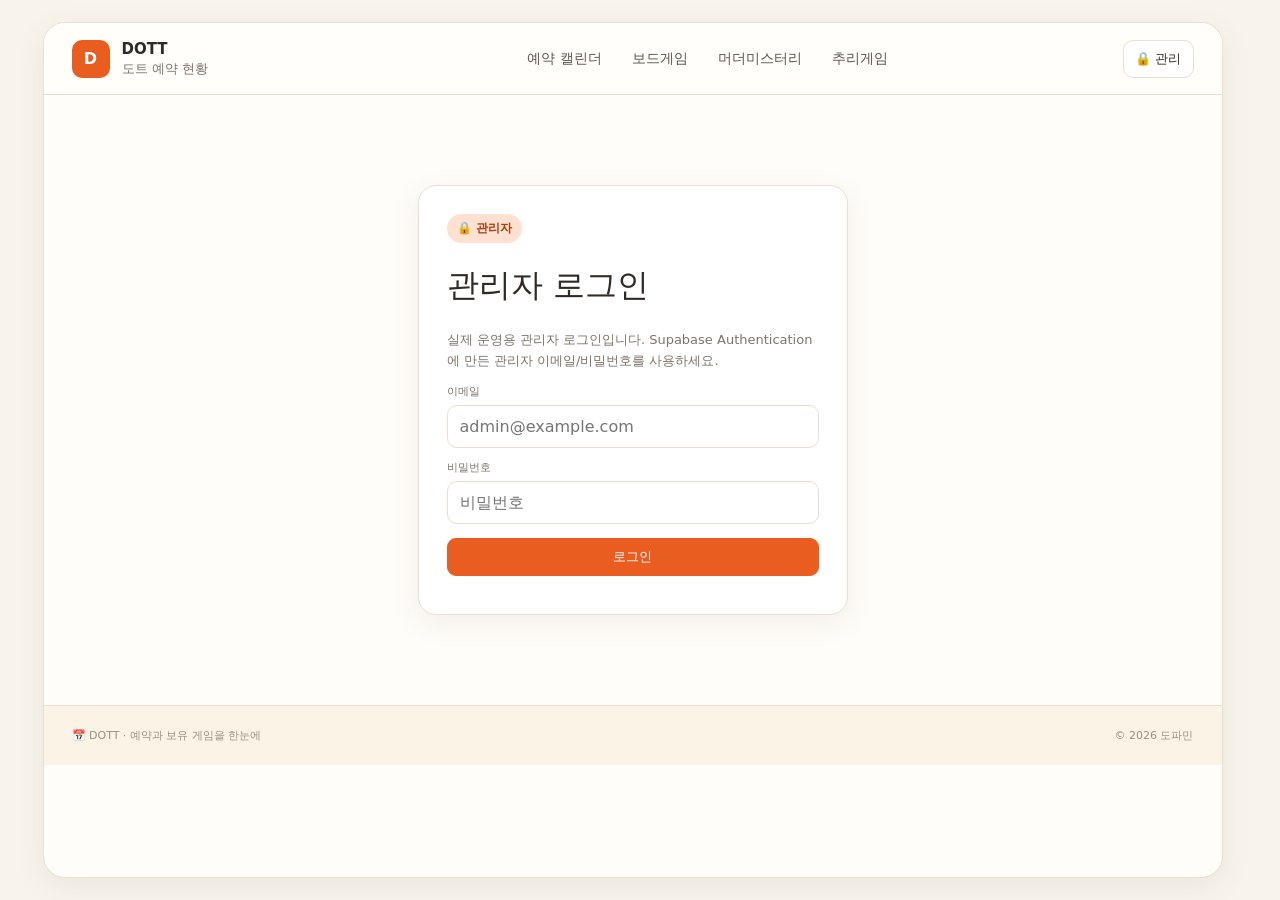
==== admin.html @ 579ca021 "Add files via upload" ====
<!doctype html><html lang="ko"><head><meta charset="utf-8"><meta name="viewport" content="width=device-width,initial-scale=1"><title>DOTT 관리자</title><link rel="stylesheet" href="styles.css?v=20261002-maint"></head><body><div class="shell" id="app"></div><div class="modal-backdrop" id="modal"></div><script src="bootstrap.js?v=20261002-maint" data-entry="admin.js"></script></body></html>
---- styles.css ----
:root{
  --bg:#f8f4ec;--paper:#fffdf9;--paper2:#fcf8f1;--ink:#2f2a25;--muted:#7e7469;
  --line:#eadfce;--accent:#e95d20;--accent-soft:#ffe0d1;--green:#4e9f67;--green-soft:#e8f7ec;
  --blue:#6d7fd1;--shadow:0 8px 30px rgba(83,61,35,.08);--radius:18px
}
*{box-sizing:border-box}html{background:var(--bg)}body{margin:0;font-family:Pretendard,"Noto Sans KR",system-ui,-apple-system,BlinkMacSystemFont,"Segoe UI",sans-serif;color:var(--ink);background:var(--bg)}a{color:inherit;text-decoration:none}button,input,select,textarea{font:inherit;color:inherit}button{cursor:pointer}
.shell{max-width:1180px;margin:22px auto;background:var(--paper);border:1px solid var(--line);border-radius:22px;overflow:hidden;box-shadow:var(--shadow);min-height:calc(100vh - 44px)}
.topbar{height:72px;display:flex;align-items:center;gap:24px;padding:0 28px;border-bottom:1px solid var(--line);background:#fffefa;position:sticky;top:0;z-index:40}.brand{display:flex;align-items:center;gap:12px;min-width:220px}.brand-mark{width:38px;height:38px;border-radius:10px;background:var(--accent);color:#fff;display:grid;place-items:center;font-weight:900}.brand strong{display:block;font-size:15px}.brand small{display:block;color:var(--muted);margin-top:2px}.nav{display:flex;gap:6px;align-items:center;flex:1;justify-content:center;flex-wrap:wrap}.nav a{padding:10px 12px;border-radius:10px;color:#5d554d;font-size:14px}.nav a:hover,.nav a.active{background:var(--accent-soft);color:#8d3714;font-weight:700}.admin-link{font-size:13px;border:1px solid var(--line);padding:9px 11px;border-radius:10px;background:#fff}.page{padding:46px 30px 60px}.hero{padding:10px 0 34px;border-bottom:1px solid var(--line)}.eyebrow{display:inline-flex;align-items:center;gap:7px;background:var(--accent-soft);color:#a14118;border-radius:999px;padding:6px 10px;font-size:12px;font-weight:700}.hero h1{font-family:inherit;font-size:42px;line-height:1.18;margin:18px 0 14px;font-weight:500;letter-spacing:-1.6px}.hero p{margin:0;max-width:760px;color:var(--muted);line-height:1.75}.stat-row{display:flex;gap:8px;margin-top:18px;flex-wrap:wrap}.stat-pill{border:1px solid var(--line);background:#fff;border-radius:999px;padding:7px 10px;font-size:12px}.stat-pill b{color:var(--accent)}
.section{margin-top:28px}.grid-2{display:grid;grid-template-columns:1.55fr .75fr;gap:18px}.today-box{border:1px solid #9ed4ad;background:var(--green-soft);border-radius:14px;padding:15px 18px;display:grid;grid-template-columns:auto 1fr;gap:14px;align-items:start}.today-icon{width:34px;height:34px;border-radius:9px;background:var(--green);color:#fff;display:grid;place-items:center}.today-head{display:flex;gap:10px;align-items:center;flex-wrap:wrap;margin-bottom:7px}.today-head strong{font-size:14px}.today-head small{color:#607565}.count-badge{background:var(--green);color:#fff;border-radius:999px;padding:4px 8px;font-size:11px;font-weight:700}.mini-events{display:flex;flex-direction:column;gap:6px}.mini-event{font-size:12px;display:flex;gap:8px;align-items:center;flex-wrap:wrap}.cat-tag{display:inline-flex;align-items:center;gap:5px;border-radius:6px;padding:3px 7px;font-size:11px;font-weight:700;background:#eee}.legend{border:1px solid var(--line);border-radius:14px;padding:18px;background:#fffefa}.legend-title{font-size:13px;margin-bottom:12px}.legend-row{display:flex;gap:8px;flex-wrap:wrap}.legend-chip{display:flex;align-items:center;gap:6px;border:1px solid var(--line);border-radius:999px;padding:5px 8px;font-size:11px;background:#fff}.dot{width:7px;height:7px;border-radius:50%}
.card{border:1px solid var(--line);border-radius:16px;background:#fffefa;overflow:hidden}.card-head{display:flex;align-items:center;justify-content:space-between;gap:15px;padding:15px 18px;border-bottom:1px solid var(--line)}.card-head h2{font-family:inherit;font-size:21px;font-weight:500;margin:0}.toolbar{display:flex;gap:7px;flex-wrap:wrap}.btn{border:1px solid var(--line);background:#fff;border-radius:9px;padding:9px 12px;font-size:13px}.btn:hover{background:#fff8f2}.btn.primary{background:var(--accent);border-color:var(--accent);color:#fff}.btn.danger{color:#b44242}.btn.ghost{background:transparent}.calendar-grid{display:grid;grid-template-columns:repeat(7,1fr)}.dow{padding:10px;text-align:center;font-size:11px;font-weight:700;border-bottom:1px solid var(--line);background:#fff}.dow:first-child{color:#d04f29}.dow:last-child{color:#5171b6}.day{min-height:118px;border-right:1px solid var(--line);border-bottom:1px solid var(--line);padding:10px;position:relative;background:#fffefa}.day:nth-child(7n){border-right:0}.day.muted{background:#fbf9f4;color:#bbb}.day.today{box-shadow:inset 0 0 0 2px var(--accent)}.day.has-events{background:#fff7f2}.day-num{font-size:12px;font-weight:700;margin-bottom:7px}.day-events{display:flex;flex-direction:column;gap:4px}.day-event{font-size:10.5px;padding:5px 6px;border-radius:6px;white-space:nowrap;overflow:hidden;text-overflow:ellipsis;background:#f3eee6}.day-event:hover{filter:brightness(.98)}.empty{padding:35px;text-align:center;color:var(--muted)}
.notice-list{display:flex;flex-direction:column}.notice{padding:17px 18px;border-bottom:1px solid var(--line);display:grid;grid-template-columns:auto 1fr auto;gap:12px;align-items:start}.notice:last-child{border-bottom:0}.notice-badge{font-size:11px;background:#f6ead9;padding:4px 7px;border-radius:6px}.notice-badge.pin{background:#ffe0d1;color:#a33f16}.notice h3{font-size:14px;margin:0 0 6px}.notice p{font-size:12px;color:var(--muted);margin:0;line-height:1.55}.notice-content{font-size:12px;color:var(--muted);margin:0;line-height:1.65;overflow-wrap:anywhere}.notice-content b,.notice-content strong{font-weight:700}.notice time{font-size:11px;color:#a49a90}
.filters{display:grid;grid-template-columns:1.5fr repeat(3,minmax(130px,.65fr));gap:10px;margin:20px 0}.field{width:100%;border:1px solid var(--line);background:#fff;border-radius:10px;padding:11px 12px;outline:none}.field:focus{border-color:#dca37e;box-shadow:0 0 0 3px #fde9db}.catalog-meta{display:flex;align-items:center;justify-content:space-between;gap:12px;margin:18px 0}.catalog-grid{display:grid;grid-template-columns:repeat(5,minmax(0,1fr));gap:12px}.game-card{border:1px solid var(--line);background:#fff;border-radius:15px;overflow:hidden}.game-img{aspect-ratio:4/3;background:#f0ebe4;display:grid;place-items:center;color:#aaa;overflow:hidden}.game-img img{width:100%;height:100%;object-fit:cover}.game-body{padding:13px}.game-body h3{margin:0 0 9px;font-size:15px}.meta-line{display:flex;gap:6px;flex-wrap:wrap;color:var(--muted);font-size:11px;margin-bottom:7px}.meta-chip{background:#f7f2ea;border-radius:999px;padding:4px 7px}.note{font-size:11px;line-height:1.55;color:#777;display:-webkit-box;-webkit-line-clamp:2;-webkit-box-orient:vertical;overflow:hidden}.status{display:inline-flex;padding:4px 7px;border-radius:999px;font-size:10.5px;background:#edf7ef;color:#3c8152;font-weight:700}.status.out{background:#f7eded;color:#9e4d4d}
.admin-wrap{padding:34px 30px 60px}.admin-hero{display:flex;justify-content:space-between;gap:20px;align-items:end;padding-bottom:22px;border-bottom:1px solid var(--line)}.admin-hero h1{font-family:inherit;font-size:36px;font-weight:500;margin:12px 0 8px}.admin-hero p{margin:0;color:var(--muted);font-size:13px}.tabs{display:flex;gap:6px;margin:26px 0 16px;flex-wrap:wrap}.tab{border:1px solid var(--line);background:#fff;border-radius:999px;padding:9px 12px;font-size:12px}.tab.active{background:var(--accent);border-color:var(--accent);color:#fff}.admin-tools{display:flex;justify-content:space-between;gap:12px;margin-bottom:12px;flex-wrap:wrap}.search{max-width:300px}.table-wrap{border:1px solid var(--line);border-radius:14px;overflow:auto;background:#fff}.table{width:100%;border-collapse:collapse;min-width:760px}.table th,.table td{padding:12px 13px;border-bottom:1px solid var(--line);font-size:12px;text-align:left;vertical-align:middle}.table th{background:#fbf7f0;color:#756a60;font-size:11px}.table tr:last-child td{border-bottom:0}.actions{display:flex;gap:6px}.icon-btn{width:32px;height:32px;border:1px solid var(--line);background:#fff;border-radius:8px}.info-box{border:1px solid #a8d6b2;background:#edf9ef;padding:12px 14px;border-radius:10px;color:#4e6f56;font-size:12px;margin:16px 0}.login-box{max-width:430px;margin:90px auto;padding:28px;border:1px solid var(--line);border-radius:18px;background:#fff;box-shadow:var(--shadow)}.login-box h1{font-family:inherit;font-weight:500}.form-grid{display:grid;grid-template-columns:1fr 1fr;gap:12px}.form-grid .full{grid-column:1/-1}.label{font-size:11px;color:var(--muted);display:block;margin:0 0 6px}.modal-backdrop{position:fixed;inset:0;background:rgba(40,32,24,.32);display:none;align-items:center;justify-content:center;padding:20px;z-index:100}.modal-backdrop.open{display:flex}.modal{width:min(640px,100%);max-height:90vh;overflow:auto;background:#fff;border-radius:18px;border:1px solid var(--line);box-shadow:0 24px 70px rgba(0,0,0,.18)}.modal-head{display:flex;justify-content:space-between;align-items:center;padding:18px 20px;border-bottom:1px solid var(--line)}.modal-head h3{margin:0}.modal-body{padding:20px}.modal-foot{display:flex;justify-content:flex-end;gap:8px;padding:16px 20px;border-top:1px solid var(--line)}.toast{position:fixed;right:18px;bottom:18px;background:#2f2a25;color:#fff;padding:12px 15px;border-radius:10px;font-size:12px;z-index:200;opacity:0;transform:translateY(8px);transition:.2s}.toast.show{opacity:1;transform:none}.error{color:#b24545;font-size:12px;margin-top:10px}.footer{padding:22px 28px;border-top:1px solid var(--line);font-size:11px;color:#9a9086;display:flex;justify-content:space-between;background:#fbf3e6}.loading{padding:45px;text-align:center;color:var(--muted)}
@media(max-width:900px){.shell{margin:0;border-radius:0;border-left:0;border-right:0}.topbar{height:auto;padding:13px 15px;flex-wrap:wrap}.brand{min-width:auto}.nav{order:3;width:100%;justify-content:flex-start;overflow:auto;flex-wrap:nowrap}.nav a{white-space:nowrap}.admin-link{margin-left:auto}.page,.admin-wrap{padding:28px 16px 45px}.hero h1{font-size:34px}.grid-2{grid-template-columns:1fr}.catalog-grid{grid-template-columns:repeat(2,1fr)}.filters{grid-template-columns:1fr 1fr}.filters .search-field{grid-column:1/-1}.day{min-height:92px;padding:7px}.day-event{font-size:9px}.admin-hero{align-items:flex-start;flex-direction:column}.form-grid{grid-template-columns:1fr}.form-grid .full{grid-column:auto}}
@media(max-width:560px){.hero h1{font-size:30px}.catalog-grid{grid-template-columns:1fr 1fr;gap:9px}.game-body{padding:10px}.filters{grid-template-columns:1fr}.filters .search-field{grid-column:auto}.calendar-grid{font-size:10px}.day{min-height:74px;padding:5px}.day-event{height:7px;padding:0;color:transparent;border-radius:4px}.today-box{grid-template-columns:1fr}.today-icon{display:none}.notice{grid-template-columns:auto 1fr}.notice time{grid-column:2}.footer{flex-direction:column;gap:6px}}

/* ===== DOTT v3 요청사항 반영 ===== */
/* 캘린더 일정은 카테고리 색상을 배경으로만 사용하고, 글자는 검정으로 통일 */
.calendar-scroll{overflow-x:auto;overscroll-behavior-inline:contain}
.day{min-height:142px;background:#fffefa}
.day.has-events{background:#fffefa}
.day-events{gap:6px}
.day-event{
  min-height:40px;
  padding:6px 7px;
  border-radius:7px;
  color:#1f1f1f;
  white-space:normal;
  overflow:hidden;
  font-size:11.5px;
  line-height:1.3;
}
.event-line{display:flex;align-items:center;gap:5px;min-width:0}
.event-main{font-weight:500;font-size:12px}
.event-time{flex:0 0 auto}
.event-title{min-width:0;overflow:hidden;text-overflow:ellipsis;white-space:nowrap}
.event-sub{margin-top:4px;font-size:10.5px;font-weight:500;color:#292929;justify-content:space-between}
.day-more{font-size:10.5px;color:var(--muted);padding:2px 3px}
.cancel-label{display:inline-flex;align-items:center;flex:0 0 auto;border:1px solid #ad4b4b;background:#fff;color:#9e3b3b;border-radius:999px;padding:1px 5px;font-size:9px;font-weight:800;text-decoration:none!important}
.day-event.is-cancelled .event-line span:not(.cancel-label),
.mini-event.is-cancelled > *:not(.cancel-label){text-decoration:line-through;text-decoration-thickness:1px}
.schedule-status{display:inline-flex;padding:4px 8px;border-radius:999px;background:#edf7ef;color:#3d7d50;font-weight:700;font-size:11px}
.schedule-status.cancelled{background:#f8e9e9;color:#a14444}
.cancelled-row td:not(:last-child){color:#8f8982}
.cancelled-row td:nth-child(4) b{text-decoration:line-through}

/* 공지는 textarea에서 입력한 줄바꿈/공백을 그대로 표시 */
.notice p{white-space:pre-wrap;overflow-wrap:anywhere}
.admin-notice-preview{
  display:block;
  max-width:100%;
  white-space:nowrap;
  overflow:hidden;
  text-overflow:ellipsis;
  color:var(--muted);
}
/* 관리자 공지 목록만 게시판형으로 압축 */
.admin-notice-table{table-layout:fixed;width:100%}
.admin-notice-table th:nth-child(1),.admin-notice-table td:nth-child(1){width:7%}
.admin-notice-table th:nth-child(2),.admin-notice-table td:nth-child(2){width:24%}
.admin-notice-table th:nth-child(3),.admin-notice-table td:nth-child(3){width:auto}
.admin-notice-table th:nth-child(4),.admin-notice-table td:nth-child(4){width:10%}
.admin-notice-table th:nth-child(5),.admin-notice-table td:nth-child(5){width:9%}
.admin-notice-table tbody tr{height:52px}
.admin-notice-table tbody td{vertical-align:middle}
.admin-notice-table td:nth-child(1){text-align:center}
.admin-notice-table td:nth-child(2){
  white-space:nowrap;overflow:hidden;text-overflow:ellipsis;
}
.admin-notice-table td:nth-child(4){white-space:nowrap}
@media(max-width:700px){
  .admin-notice-table th:nth-child(3),.admin-notice-table td:nth-child(3){display:none}
  .admin-notice-table th:nth-child(1),.admin-notice-table td:nth-child(1){width:16%}
  .admin-notice-table th:nth-child(2),.admin-notice-table td:nth-child(2){width:auto}
  .admin-notice-table th:nth-child(4),.admin-notice-table td:nth-child(4){width:22%}
  .admin-notice-table th:nth-child(5),.admin-notice-table td:nth-child(5){width:20%}
}

/* 보유목록 보기 방식 전환 */
.view-toggle{display:inline-flex;gap:4px;padding:4px;border:1px solid var(--line);background:#fff;border-radius:10px}
.view-btn{border:0;background:transparent;border-radius:7px;padding:7px 10px;font-size:12px;color:var(--muted)}
.view-btn.active{background:var(--accent-soft);color:#8d3714;font-weight:800}
.catalog-list{display:flex;flex-direction:column;border:1px solid var(--line);border-radius:14px;overflow:hidden;background:#fff}
.catalog-list-item{display:grid;grid-template-columns:minmax(220px,1.15fr) 2fr;gap:22px;align-items:center;padding:15px 17px;border-bottom:1px solid var(--line)}
.catalog-list-item:last-child{border-bottom:0}
.catalog-list-title{display:flex;align-items:center;justify-content:space-between;gap:10px}
.catalog-list-title h3{font-size:15px;margin:0}
.catalog-list-note{font-size:11px;color:var(--muted);margin-top:6px;line-height:1.5;white-space:pre-wrap}
.catalog-list-meta{display:grid;grid-template-columns:repeat(5,minmax(0,1fr));gap:10px;font-size:11px;color:var(--muted)}
.catalog-list-meta span{min-width:0;overflow:hidden;text-overflow:ellipsis;white-space:nowrap}
.catalog-list-meta b{display:block;color:#4e4740;margin-bottom:3px;font-size:10px}

@media(max-width:900px){
  .calendar-grid{min-width:900px}
  .day{min-height:132px;padding:8px}
  .day-event{font-size:11.5px;min-height:42px;padding:6px 7px}
  .event-sub{font-size:10.5px}
  .catalog-list-item{grid-template-columns:1fr;gap:10px}
  .catalog-list-meta{grid-template-columns:repeat(3,1fr)}
}
@media(max-width:560px){
  .calendar-card .card-head{position:sticky;left:0;z-index:2;background:#fffefa}
  .calendar-grid{min-width:850px}
  .day{min-height:126px;padding:7px}
  .day-event{height:auto;min-height:42px;padding:6px 7px;color:#1f1f1f;font-size:11.5px;border-radius:7px}
  .event-sub{font-size:10.5px}
  .catalog-meta{align-items:center}
  .view-toggle{margin-left:auto}
  .catalog-list-meta{grid-template-columns:repeat(2,1fr)}
}


/* ===== DOTT v4 세부 조정 ===== */
/* 메인 화면의 상단 작은 문구: 기존 포인트 배경보다 약 30% 더 옅게 */
.calendar-page .hero .eyebrow{background:#fff4ee;color:#a14118}
/* 메인 설명 문구는 긴 안내도 부담 없도록 한 단계 축소 */
.calendar-page .hero p{font-size:14px;line-height:1.7}
/* PC 갤러리는 한 줄 5개 */
@media(min-width:901px){.catalog-grid{grid-template-columns:repeat(5,minmax(0,1fr));gap:12px}.game-body{padding:11px}.game-body h3{font-size:14px}.meta-line{font-size:10.5px}}

/* ===== DOTT v6 보유목록 단일 리스트 ===== */
.catalog-page .hero p{white-space:normal}
.catalog-table-wrap{border:1px solid var(--line);border-radius:14px;overflow-x:auto;background:#fff}
.catalog-table{width:100%;min-width:940px;border-collapse:collapse;table-layout:auto}
.catalog-table th,.catalog-table td{padding:12px 14px;border-bottom:1px solid var(--line);font-size:12px;text-align:left;vertical-align:middle;white-space:nowrap}
.catalog-table th{background:#fbf7f0;color:#756a60;font-size:11px;font-weight:600}
.catalog-table tbody tr:last-child td{border-bottom:0}
.catalog-table tbody tr:hover{background:#fffaf4}
.catalog-name{font-weight:600;color:#2e2924;min-width:170px}
.catalog-note{max-width:260px;overflow:hidden;text-overflow:ellipsis;color:var(--muted)}
.catalog-admin-desc{margin:0 0 18px;padding:16px;border:1px solid var(--line);border-radius:14px;background:#fff}
.catalog-admin-desc-row{display:grid;grid-template-columns:1fr auto;gap:10px;align-items:end}
.catalog-admin-desc textarea{resize:vertical;min-height:68px}
@media(max-width:700px){.catalog-admin-desc-row{grid-template-columns:1fr}.catalog-admin-desc-row .btn{justify-self:start}.catalog-table th,.catalog-table td{padding:10px 11px}}

/* ===== DOTT v8 모바일 캘린더 한 화면 맞춤 ===== */
@media(max-width:700px){
  /* 모바일에서는 달력을 가로 스크롤하지 않고 화면 폭 안에 7열로 맞춤 */
  .calendar-scroll{overflow-x:visible;width:100%}
  .calendar-grid{min-width:0!important;width:100%;grid-template-columns:repeat(7,minmax(0,1fr))}
  .calendar-card{overflow:hidden}
  .calendar-card .card-head{position:static}
  .calendar-card .card-head{padding:12px 10px}
  .calendar-card .card-head h2{font-size:18px}
  .calendar-card .toolbar{gap:4px}
  .calendar-card .toolbar .btn{padding:7px 8px;font-size:11px}
  .dow{padding:8px 2px;font-size:10px}
  .day{min-width:0;min-height:122px;padding:4px 3px}
  .day-num{font-size:11px;margin-bottom:4px}
  .day-events{gap:4px}
  .day-event{min-width:0;min-height:0;height:auto;padding:4px 3px;border-radius:6px;font-size:10px;line-height:1.22;white-space:normal}
  .event-line{display:block;min-width:0}
  .event-main{font-size:10px;font-weight:500}
  .event-time{display:block;white-space:nowrap}
  .event-title{display:-webkit-box;white-space:normal;overflow:hidden;text-overflow:ellipsis;-webkit-box-orient:vertical;-webkit-line-clamp:2;overflow-wrap:anywhere;word-break:keep-all}
  .event-sub{display:block;margin-top:3px;font-size:8.8px;line-height:1.25;color:#292929}
  .event-sub span{display:block;overflow:hidden;text-overflow:ellipsis;white-space:nowrap}
  .cancel-label{display:inline-flex;margin-top:2px;padding:1px 3px;font-size:8px}
  .day-more{font-size:8.5px;padding:1px 0}
}

@media(max-width:390px){
  .page{padding-left:8px;padding-right:8px}
  .day{min-height:116px;padding:3px 2px}
  .day-event{padding:3px 2px}
  .event-main{font-size:9.5px}
  .event-sub{font-size:8.4px}
}

/* ===== DOTT v9 모바일 상단 메뉴 한 화면 맞춤 ===== */
@media(max-width:700px){
  .topbar{
    padding:10px 12px 9px;
    gap:8px 10px;
  }
  .brand{flex:1 1 auto;min-width:0;gap:9px}
  .brand-mark{width:34px;height:34px;border-radius:9px;flex:0 0 34px}
  .brand strong{font-size:14px}
  .brand small{font-size:10px;white-space:nowrap}
  .admin-link{margin-left:auto;padding:8px 9px;font-size:11px;white-space:nowrap}
  .nav{
    order:3;
    width:100%;
    display:grid;
    grid-template-columns:repeat(4,minmax(0,1fr));
    gap:4px;
    overflow:visible;
    flex-wrap:initial;
    justify-content:stretch;
  }
  .nav a{
    min-width:0;
    padding:8px 2px;
    font-size:10.5px;
    line-height:1.2;
    text-align:center;
    white-space:nowrap;
    overflow:hidden;
    text-overflow:clip;
  }
}

@media(max-width:390px){
  .topbar{padding-left:8px;padding-right:8px;gap:7px 8px}
  .brand{gap:7px}
  .brand-mark{width:32px;height:32px;flex-basis:32px}
  .brand strong{font-size:13px}
  .brand small{font-size:9.5px}
  .admin-link{padding:7px 8px;font-size:10px}
  
  .nav a{padding:7px 1px;font-size:9.5px;letter-spacing:-.2px}
}

/* ===== DOTT v10 모바일 헤더/보유목록 한 화면 맞춤 ===== */
@media(max-width:700px){
  /* 상단 메뉴는 브랜드/관리 버튼 아래의 한 줄 전체 폭으로 고정한다.
     flex-shrink 때문에 메뉴가 첫 줄에 끼어들어 작아지는 현상을 방지. */
  .topbar{
    display:flex;
    flex-wrap:wrap;
    align-items:center;
    padding:10px 12px 8px;
    gap:8px 10px;
  }
  .brand{order:1;flex:1 1 auto;min-width:0}
  .admin-link{order:2;flex:0 0 auto;margin-left:auto}
  .nav{
    order:3;
    flex:0 0 100%;
    width:100%;
    display:grid;
    grid-template-columns:repeat(4,minmax(0,1fr));
    gap:5px;
    margin:0;
    overflow:visible;
  }
  .nav a{
    min-width:0;
    padding:9px 4px;
    font-size:12px;
    line-height:1.15;
    text-align:center;
    white-space:nowrap;
    overflow:visible;
    text-overflow:clip;
  }

  /* 보유목록: 모바일에서도 가로 스크롤 없이 8개 항목을 한 화면에 표시 */
  .catalog-page{padding-left:7px;padding-right:7px}
  .catalog-table-wrap{width:100%;overflow-x:hidden;border-radius:10px}
  .catalog-table{
    width:100%;
    min-width:0!important;
    table-layout:fixed;
  }
  .catalog-table th,
  .catalog-table td{
    padding:7px 2px;
    font-size:9px;
    line-height:1.2;
    white-space:normal;
    overflow-wrap:anywhere;
    word-break:keep-all;
    text-align:center;
  }
  .catalog-table th{font-size:8.7px;letter-spacing:-.25px}
  .catalog-table th:nth-child(1),.catalog-table td:nth-child(1){width:24%;text-align:left;padding-left:5px}
  .catalog-table th:nth-child(2),.catalog-table td:nth-child(2){width:9%}
  .catalog-table th:nth-child(3),.catalog-table td:nth-child(3){width:10%}
  .catalog-table th:nth-child(4),.catalog-table td:nth-child(4){width:10%}
  .catalog-table th:nth-child(5),.catalog-table td:nth-child(5){width:12%}
  
  .catalog-table th:nth-child(7),.catalog-table td:nth-child(7){width:10%}
  .catalog-table th:nth-child(8),.catalog-table td:nth-child(8){width:15%;padding-right:4px}
  .catalog-name{min-width:0;font-size:9.5px;font-weight:600}
  .catalog-note{max-width:none;overflow:visible;text-overflow:clip;color:var(--muted)}
  .catalog-table .status{padding:3px 4px;font-size:8px;white-space:nowrap}
}

@media(max-width:390px){
  .topbar{padding-left:8px;padding-right:8px}
  .nav{gap:3px}
  .nav a{font-size:11px;padding:8px 2px;letter-spacing:-.25px}
  .catalog-page{padding-left:4px;padding-right:4px}
  .catalog-table th,.catalog-table td{font-size:8.4px;padding:6px 1px}
  .catalog-table th{font-size:8.1px}
  .catalog-name{font-size:8.8px}
  .catalog-table .status{font-size:7.6px;padding:2px 3px}
}

/* ===== DOTT v11 주말 날짜 색상 + 게임리스트 위치 제거/폭 재조정 ===== */
.day.sunday .day-num{color:#d94a4a}
.day.saturday .day-num{color:#3f67c6}
.day.muted.sunday .day-num{color:#e5a0a0}
.day.muted.saturday .day-num{color:#a9b8e5}

/* 위치 컬럼 제거 후 PC에서도 표가 과하게 넓어지지 않도록 7개 컬럼 폭 재배분 */
.catalog-table{min-width:760px;table-layout:fixed}
.catalog-table th:nth-child(1),.catalog-table td:nth-child(1){width:27%}
.catalog-table th:nth-child(2),.catalog-table td:nth-child(2){width:10%}
.catalog-table th:nth-child(3),.catalog-table td:nth-child(3){width:12%}
.catalog-table th:nth-child(4),.catalog-table td:nth-child(4){width:11%}
.catalog-table th:nth-child(5),.catalog-table td:nth-child(5){width:15%}
.catalog-table th:nth-child(6),.catalog-table td:nth-child(6){width:10%}
.catalog-table th:nth-child(7),.catalog-table td:nth-child(7){width:15%}

@media(max-width:700px){
  .catalog-table{min-width:0!important;width:100%;table-layout:fixed}
  .catalog-table th:nth-child(1),.catalog-table td:nth-child(1){width:28%;text-align:left;padding-left:5px}
  
  .catalog-table th:nth-child(3),.catalog-table td:nth-child(3){width:11%}
  
  .catalog-table th:nth-child(5),.catalog-table td:nth-child(5){width:15%}
  .catalog-table th:nth-child(6),.catalog-table td:nth-child(6){width:10%}
  .catalog-table th:nth-child(7),.catalog-table td:nth-child(7){width:15%;padding-right:4px}
}

/* ===== DOTT v12 위치 제거 후 게임리스트 7열 정렬 보정 ===== */
/* 공용 리스트는 위치 제거 후 남은 7개 항목을 표 전체 폭에 균형 있게 배치 */
.catalog-table{
  width:100%;
  min-width:0;
  table-layout:fixed;
}
.catalog-table th,
.catalog-table td{
  text-align:center;
  vertical-align:middle;
}
.catalog-table th:nth-child(1),.catalog-table td:nth-child(1){width:28%;text-align:left;padding-left:16px}
.catalog-table th:nth-child(5),.catalog-table td:nth-child(5){width:16%}
.catalog-table th:nth-child(7),.catalog-table td:nth-child(7){width:13%;padding-right:16px}

@media(max-width:700px){
  .catalog-table-wrap{overflow-x:hidden}
  .catalog-table{width:100%;min-width:0!important;table-layout:fixed}
  .catalog-table th,.catalog-table td{
    text-align:center;
    white-space:normal;
    overflow-wrap:anywhere;
  }
  .catalog-table th:nth-child(1),.catalog-table td:nth-child(1){width:25%;text-align:left;padding-left:5px}
  .catalog-table th:nth-child(2),.catalog-table td:nth-child(2){width:10%}
  .catalog-table th:nth-child(3),.catalog-table td:nth-child(3){width:12%}
  .catalog-table th:nth-child(4),.catalog-table td:nth-child(4){width:11%}
  .catalog-table th:nth-child(5),.catalog-table td:nth-child(5){width:14%}
  .catalog-table th:nth-child(6),.catalog-table td:nth-child(6){width:11%}
  .catalog-table th:nth-child(7),.catalog-table td:nth-child(7){width:17%;padding-right:4px}
}

.rich-toolbar{display:flex;align-items:center;gap:7px;flex-wrap:wrap;padding:8px;border:1px solid var(--line);border-bottom:0;border-radius:10px 10px 0 0;background:#fbf7f0}
.rich-tool{border:1px solid var(--line);background:#fff;border-radius:7px;padding:6px 9px;font-size:11px;cursor:pointer;color:#443b33}
.rich-tool:hover{background:#fff7ef}.rich-color{display:inline-flex;align-items:center;gap:6px;border:1px solid var(--line);background:#fff;border-radius:7px;padding:4px 7px;font-size:11px;color:#665b52}.rich-color input{width:26px;height:24px;border:0;background:transparent;padding:0;cursor:pointer}.rich-help{font-size:10.5px;color:#94887e;margin-left:auto}.rich-editor{min-height:170px;border:1px solid var(--line);background:#fff;border-radius:0 0 10px 10px;padding:12px;outline:none;font-size:13px;line-height:1.7;overflow-wrap:anywhere}.rich-editor:focus{border-color:#dca37e;box-shadow:0 0 0 3px #fde9db}.rich-editor:empty:before{content:attr(data-placeholder);color:#b2aaa2;pointer-events:none}.rich-editor b,.rich-editor strong{font-weight:700}
@media(max-width:560px){.rich-help{width:100%;margin-left:0}.rich-editor{min-height:150px}}

/* ===== DOTT v15 주말 요일 헤더 색상 보정 ===== */
/* calendar-grid 안에는 요일 뒤에 날짜 셀이 이어지므로 :last-child 대신 7번째 요일을 직접 지정 */
.dow:nth-child(1){color:#d04f29!important}
.dow:nth-child(7){color:#5171b6!important}


/* ===== DOTT v16 일정 시간 직접입력 + 모바일 일정 팝업 스크롤 제거 ===== */
body.modal-open{overflow:hidden;touch-action:none}
.modal-backdrop{overflow:hidden;box-sizing:border-box}
.modal{max-width:100%;box-sizing:border-box}
.modal-body{min-width:0}

@media(max-width:700px){
  .modal-backdrop{padding:8px;align-items:center;justify-content:center}
  .schedule-modal{
    width:calc(100vw - 16px);
    max-width:560px;
    max-height:calc(100dvh - 16px);
    overflow:hidden;
    display:flex;
    flex-direction:column;
    border-radius:14px;
  }
  .schedule-modal .modal-head{padding:11px 13px;flex:0 0 auto}
  .schedule-modal .modal-head h3{font-size:16px}
  .schedule-modal .modal-head .icon-btn{width:30px;height:30px}
  .schedule-modal .modal-body{padding:11px 13px;overflow:hidden;min-height:0;flex:1 1 auto}
  .schedule-modal .modal-foot{padding:9px 13px;flex:0 0 auto}
  .schedule-modal .modal-foot .btn{padding:8px 12px}
  .schedule-modal .schedule-form{
    grid-template-columns:minmax(0,1fr) minmax(0,1fr)!important;
    gap:8px 10px;
  }
  .schedule-modal .schedule-form .full{grid-column:1/-1!important}
  .schedule-modal .label{margin-bottom:4px;font-size:10.5px}
  .schedule-modal .field{padding:8px 9px;border-radius:8px;font-size:13px;min-width:0}
  .schedule-modal textarea.field{resize:none;min-height:52px;max-height:52px}
}

@media(max-width:360px){
  .schedule-modal .schedule-form{gap:7px 7px}
  .schedule-modal .field{padding:7px 7px;font-size:12px}
  .schedule-modal .modal-body{padding:9px 10px}
}


/* ===== DOTT v17 운영진 전용 출석관리 ===== */
.attendance-head{display:flex;justify-content:space-between;align-items:flex-start;gap:14px;margin-bottom:14px}
.attendance-summary{display:flex;gap:8px;flex-wrap:wrap}
.attendance-summary span{border:1px solid var(--line);background:#fff;border-radius:999px;padding:7px 10px;font-size:11px;color:#6f655d}
.attendance-summary span.keep{background:#eff9f1;border-color:#cfe7d4;color:#3b7550}
.attendance-summary span.overdue{background:#fff0ee;border-color:#f1cbc5;color:#b8483d}
.attendance-summary span.grace{background:#fff8e7;border-color:#efdfb5;color:#8b6b19}
.attendance-help{margin:9px 0 0;color:var(--muted);font-size:11px;line-height:1.55}
.attendance-controls{display:flex;justify-content:space-between;align-items:center;gap:12px;margin-bottom:12px}
.attendance-filters{display:flex;gap:6px;flex-wrap:wrap}
.attendance-filter{border:1px solid var(--line);background:#fff;border-radius:999px;padding:7px 11px;font-size:11px;cursor:pointer}
.attendance-filter.active{background:var(--accent);border-color:var(--accent);color:#fff}
.attendance-search{width:190px;flex:0 0 190px;padding:8px 10px}
.attendance-table-wrap{border:1px solid var(--line);border-radius:14px;overflow:hidden;background:#fff}
.attendance-table{width:100%;border-collapse:collapse;table-layout:fixed}
.attendance-table th,.attendance-table td{padding:11px 10px;border-bottom:1px solid var(--line);font-size:11.5px;text-align:left;vertical-align:middle}
.attendance-table th{background:#fbf7f0;color:#756a60;font-size:10.5px;font-weight:600}
.attendance-table th:nth-child(1){width:12%}.attendance-table th:nth-child(2){width:13%}.attendance-table th:nth-child(3){width:14%}.attendance-table th:nth-child(4){width:14%}.attendance-table th:nth-child(5){width:9%}.attendance-table th:nth-child(6){width:20%}.attendance-table th:nth-child(7){width:18%}
.attendance-table tbody tr:last-child td{border-bottom:0}
.attendance-row.overdue{background:#fffafa}.attendance-row.left{opacity:.62;background:#fafafa}
.attendance-status{display:inline-flex;border-radius:999px;padding:5px 8px;font-size:10px;font-weight:700;white-space:nowrap}
.attendance-status.keep{background:#e8f7ec;color:#327348}.attendance-status.overdue{background:#ffe8e5;color:#b63f35}.attendance-status.grace{background:#fff1c9;color:#88640c}.attendance-status.left{background:#efefef;color:#777}
.attendance-actions{display:flex;gap:5px;align-items:center;flex-wrap:wrap}.attendance-today{padding:7px 9px;font-size:10.5px;background:#eff9f1;border-color:#cfe7d4;color:#346d48}.attendance-reason{overflow-wrap:anywhere}.attendance-empty{text-align:center!important;color:var(--muted);padding:30px!important}.attendance-check{display:flex;align-items:center;gap:7px;font-size:12px;height:100%}.attendance-grace-box{display:flex;align-items:end;padding-bottom:9px}.attendance-setup code{background:#fff;border:1px solid #cee4d3;border-radius:5px;padding:2px 5px}

@media(max-width:700px){
  .attendance-head{align-items:stretch}.attendance-head .btn{align-self:flex-start;white-space:nowrap}
  .attendance-controls{align-items:stretch;flex-direction:column}.attendance-search{width:100%;flex:auto}
  .attendance-table-wrap{border:0;background:transparent;overflow:visible}.attendance-table,.attendance-table tbody{display:block;width:100%}.attendance-table thead{display:none}.attendance-table tr{display:block;border:1px solid var(--line);border-radius:12px;background:#fff;margin-bottom:9px;overflow:hidden}.attendance-table td{display:flex;justify-content:space-between;align-items:flex-start;gap:12px;width:100%!important;padding:8px 10px;border-bottom:1px solid #f1e7da;font-size:11px;text-align:right}.attendance-table td:last-child{border-bottom:0}.attendance-table td::before{content:attr(data-label);flex:0 0 82px;text-align:left;color:#8a7d72;font-size:10px;font-weight:600}.attendance-table td:first-child{background:#fbf7f0;font-size:12px}.attendance-table td:first-child::before{color:#675d54}.attendance-reason{max-width:none}.attendance-actions{justify-content:flex-end}.attendance-empty{display:block!important;text-align:center!important}.attendance-empty::before{display:none}.attendance-grace-box{padding-bottom:0;align-items:center}
}

/* ===== DOTT v19 일정관리 디자인 통일 + 장소이동 + 모바일 출석 1줄 ===== */
.schedule-control-panel{
  margin:0 0 13px;
  padding:12px;
  border:1px solid var(--line);
  border-radius:14px;
  background:#fffefa;
}
.schedule-manage-head{
  display:flex;
  align-items:center;
  justify-content:space-between;
  gap:12px;
  margin:0 0 11px;
}
.schedule-view-tabs{
  display:inline-flex;
  align-items:center;
  gap:3px;
  padding:3px;
  border:1px solid var(--line);
  border-radius:999px;
  background:#fbf3e6;
}
.schedule-view-btn{
  border:0;
  background:transparent;
  color:#6d6258;
  border-radius:999px;
  padding:8px 12px;
  font-size:11.5px;
  line-height:1;
  cursor:pointer;
  transition:.15s ease;
}
.schedule-view-btn:hover{background:#fff8f2;color:#9b421c}
.schedule-view-btn.active{
  background:var(--accent);
  color:#fff;
  font-weight:700;
  box-shadow:0 2px 8px rgba(233,93,32,.16);
}
.schedule-add-btn{white-space:nowrap;box-shadow:0 2px 8px rgba(233,93,32,.10)}
.schedule-monthbar{
  display:flex;
  align-items:center;
  gap:8px;
  padding:9px 10px;
  margin:0;
  border-top:1px solid #f0e5d7;
  border-bottom:1px solid #f0e5d7;
  background:#fff;
}
.schedule-month-nav{
  display:flex;
  align-items:center;
  overflow:hidden;
  border:1px solid var(--line);
  border-radius:10px;
  background:#fff;
}
.schedule-month-nav strong{
  min-width:105px;
  padding:0 10px;
  text-align:center;
  font-size:13px;
  font-weight:700;
  white-space:nowrap;
}
.schedule-month-arrow{
  width:34px;
  height:32px;
  padding:0!important;
  border:0!important;
  border-radius:0!important;
  background:#fff!important;
  font-size:17px!important;
  line-height:1;
  display:grid;
  place-items:center;
}
.schedule-month-arrow:first-child{border-right:1px solid var(--line)!important}
.schedule-month-arrow:last-child{border-left:1px solid var(--line)!important}
.schedule-month-arrow:hover{background:#fff8f2!important}
.schedule-month-today{
  padding:8px 10px;
  font-size:11px;
  background:#fff;
  white-space:nowrap;
}
.schedule-count{
  margin-left:auto;
  display:inline-flex;
  align-items:center;
  justify-content:center;
  min-width:44px;
  padding:5px 9px;
  border-radius:999px;
  background:#fbf3e6;
  color:#7c6f63;
  font-size:10.5px;
  font-weight:700;
}
.schedule-bulkbar{
  display:flex;
  justify-content:space-between;
  align-items:center;
  gap:10px;
  padding:10px 2px 0;
  margin:0;
}
.schedule-select-all{
  display:flex;
  align-items:center;
  gap:7px;
  min-width:0;
  font-size:11px;
  color:#6f655d;
  cursor:pointer;
}
.schedule-select-all input,.schedule-check{accent-color:var(--accent)}
.schedule-bulk-actions{
  display:flex;
  align-items:center;
  gap:8px;
  color:var(--muted);
  font-size:10.5px;
  white-space:nowrap;
}
.schedule-bulk-actions .btn{padding:7px 9px;font-size:10.5px}
.schedule-bulk-actions .btn:disabled{opacity:.38;cursor:not-allowed;background:#fff}
.schedule-table .check-col{width:34px!important;text-align:center;padding-left:7px;padding-right:7px}
.schedule-check{width:15px;height:15px}
.label-row{display:flex;align-items:center;justify-content:space-between;gap:8px;margin-bottom:6px}
.label-row .label{margin:0}
.venue-flex-check{display:inline-flex;align-items:center;gap:4px;font-size:10px;color:#6f655d;white-space:nowrap}
.venue-flex-check input{margin:0;accent-color:#6558d8}
.venue-flex-mark,.venue-flex-public{color:#6558d8;font-weight:800;text-decoration:none!important}
.att-head-mobile,.att-date-mobile,.att-action-mobile{display:none}

@media(max-width:700px){
  .schedule-control-panel{padding:9px;border-radius:12px}
  .schedule-manage-head{gap:8px;margin-bottom:9px}
  .schedule-view-tabs{flex:1;min-width:0;display:grid;grid-template-columns:repeat(3,1fr);padding:3px}
  .schedule-view-btn{padding:8px 4px;font-size:10.5px;text-align:center;white-space:nowrap}
  .schedule-add-btn{padding:9px 10px;font-size:11px}
  .schedule-monthbar{gap:6px;padding:8px 0}
  .schedule-month-nav{flex:1;min-width:0}
  .schedule-month-nav strong{flex:1;min-width:0;padding:0 5px;font-size:11.5px}
  .schedule-month-arrow{width:30px;height:30px;font-size:15px!important}
  .schedule-month-today{padding:7px 8px;font-size:10px}
  .schedule-count{min-width:38px;padding:5px 7px;font-size:9.5px}
  .schedule-bulkbar{padding-top:8px;gap:6px}
  .schedule-select-all{font-size:9.5px;gap:5px}
  .schedule-select-all input{width:14px;height:14px;margin:0}
  .schedule-bulk-actions{gap:5px;font-size:9.5px}
  .schedule-bulk-actions .btn{padding:6px 7px;font-size:9.5px}

  /* 출석관리: 모바일에서도 회원 1명 = 표 1줄, 가로 스크롤 없이 표시 */
  .attendance-table-wrap{border:1px solid var(--line)!important;border-radius:10px!important;overflow:hidden!important;background:#fff!important}
  .attendance-table{display:table!important;width:100%!important;table-layout:fixed!important;border-collapse:collapse!important}
  .attendance-table thead{display:table-header-group!important}
  .attendance-table tbody{display:table-row-group!important;width:auto!important}
  .attendance-table tr{display:table-row!important;border:0!important;border-radius:0!important;margin:0!important;background:transparent!important}
  .attendance-table th,.attendance-table td{display:table-cell!important;width:auto!important;padding:6px 2px!important;border-bottom:1px solid var(--line)!important;font-size:8.2px!important;line-height:1.15!important;text-align:center!important;vertical-align:middle!important;white-space:nowrap!important;overflow:hidden!important;text-overflow:ellipsis!important}
  .attendance-table th{font-size:7.8px!important;letter-spacing:-.35px!important;background:#fbf7f0!important;color:#756a60!important}
  .attendance-table td::before{display:none!important}
  .attendance-table th:nth-child(1),.attendance-table td:nth-child(1){width:14%!important;text-align:left!important;padding-left:4px!important}
  .attendance-table th:nth-child(2),.attendance-table td:nth-child(2){width:12.5%!important}
  .attendance-table th:nth-child(3),.attendance-table td:nth-child(3){width:12.5%!important}
  .attendance-table th:nth-child(4),.attendance-table td:nth-child(4){width:12.5%!important}
  .attendance-table th:nth-child(5),.attendance-table td:nth-child(5){width:9.5%!important}
  .attendance-table th:nth-child(6),.attendance-table td:nth-child(6){width:17%!important}
  .attendance-table th:nth-child(7),.attendance-table td:nth-child(7){width:22%!important;padding-right:3px!important}
  .attendance-status{padding:3px 4px!important;font-size:7.5px!important}
  .attendance-actions{display:flex!important;justify-content:center!important;align-items:center!important;gap:2px!important;flex-wrap:nowrap!important}
  .attendance-actions .btn,.attendance-actions .icon-btn{width:19px!important;height:19px!important;min-width:19px!important;padding:0!important;border-radius:5px!important;font-size:8.5px!important;display:inline-grid!important;place-items:center!important}
  .attendance-reason{max-width:none!important}
  .att-head-desktop,.att-date-desktop,.att-action-desktop{display:none!important}
  .att-head-mobile,.att-date-mobile,.att-action-mobile{display:inline!important}
  .attendance-empty{display:table-cell!important;text-align:center!important;padding:20px!important}
  .attendance-empty::before{display:none!important}
}

@media(max-width:390px){
  .schedule-view-btn{font-size:10px}
  .schedule-add-btn{padding-left:8px;padding-right:8px}
  .schedule-month-today{display:none}
  .attendance-table th,.attendance-table td{font-size:7.7px!important;padding-left:1px!important;padding-right:1px!important}
  .attendance-table th{font-size:7.2px!important}
  .attendance-actions .btn,.attendance-actions .icon-btn{width:18px!important;height:18px!important;min-width:18px!important;font-size:8px!important}
}


/* ===== DOTT v20 출석관리 운영진 상단 고정 ===== */
.attendance-name-wrap{display:inline-flex;align-items:center;gap:6px;min-width:0}
.attendance-staff-badge{display:inline-flex;align-items:center;border-radius:999px;padding:3px 6px;background:#fff0e7;border:1px solid #ffd1bd;color:#c84d1d;font-size:9px;font-weight:700;line-height:1;white-space:nowrap}
.attendance-row.staff{background:#fffdf9}
.attendance-row.staff td:first-child{box-shadow:inset 3px 0 0 var(--accent)}
.attendance-check-group{gap:16px;flex-wrap:wrap}
@media(max-width:700px){
  .attendance-name-wrap{gap:3px}
  .attendance-staff-badge{padding:2px 3px;font-size:6.8px}
  .attendance-row.staff td:first-child{box-shadow:inset 2px 0 0 var(--accent)}
  .attendance-check-group{gap:10px}
}

/* ===== DOTT v23 캘린더: 기존 일정 카드 디자인 유지 + 요일 7칸만 균등 고정 ===== */
/* 일정 카드의 기존 높이/패딩/배경은 건드리지 않고, 열 너비만 정확히 1/7로 맞춤 */
/* 1fr의 min-content 영향으로 일정 제목이 긴 열만 넓어지던 현상 방지 */
.calendar-card,
.calendar-scroll,
.calendar-grid{width:100%;max-width:100%}
.calendar-scroll{overflow-x:hidden!important}
.calendar-grid{
  min-width:0!important;
  grid-template-columns:repeat(7,minmax(0,1fr))!important;
}
.calendar-grid > .dow,
.calendar-grid > .day{
  min-width:0!important;
  width:auto!important;
  max-width:none!important;
}
.calendar-grid > .day{overflow:hidden}
.calendar-grid > .day .day-events,
.calendar-grid > .day .day-event,
.calendar-grid > .day .event-line,
.calendar-grid > .day .event-title,
.calendar-grid > .day .event-sub,
.calendar-grid > .day .event-sub span{
  min-width:0!important;
  max-width:100%;
}

/* 태블릿/모바일에서도 과거 min-width 규칙이 다시 살아나지 않도록 고정 */
@media(max-width:900px){
  .calendar-grid{min-width:0!important;width:100%!important;grid-template-columns:repeat(7,minmax(0,1fr))!important}
  .calendar-scroll{overflow-x:hidden!important}
}
@media(max-width:700px){
  .calendar-grid{min-width:0!important;width:100%!important;grid-template-columns:repeat(7,minmax(0,1fr))!important}
}

/* ===== DOTT v24 캘린더 일정 카드 원복 + 가독성 보강 ===== */
/* 요일 7칸 균등 폭은 유지하고, 일정 카드 자체는 기존 크기/여백으로 복원 */
.calendar-grid > .day .day-events{
  gap:6px;
}
.calendar-grid > .day .day-event{
  width:100%;
  box-sizing:border-box;
  min-height:42px;
  height:auto;
  padding:6px 7px;
  border-radius:7px;
  color:#1f1f1f;
  font-size:12px;
  line-height:1.3;
  white-space:normal;
  overflow:hidden;
}
.calendar-grid > .day .event-line{
  display:flex;
  align-items:center;
  gap:5px;
  min-width:0;
}
.calendar-grid > .day .event-main{
  display:flex;
  align-items:center;
  gap:5px;
  min-width:0;
  font-size:12.5px;
  font-weight:500;
  line-height:1.25;
}
.calendar-grid > .day .event-time{
  flex:0 0 auto;
  white-space:nowrap;
}
.calendar-grid > .day .event-title{
  min-width:0;
  overflow:hidden;
  text-overflow:ellipsis;
  white-space:nowrap;
}
.calendar-grid > .day .event-sub{
  display:flex;
  align-items:center;
  justify-content:space-between;
  gap:6px;
  margin-top:4px;
  font-size:10.5px;
  font-weight:500;
  line-height:1.2;
  color:#292929;
}
.calendar-grid > .day .event-sub span{
  min-width:0;
  overflow:hidden;
  text-overflow:ellipsis;
  white-space:nowrap;
}

/* 모바일: 7칸 한눈에 보기 유지 + 카드가 너무 납작/작아지지 않게 */
@media(max-width:700px){
  .calendar-grid > .day .day-events{gap:4px}
  .calendar-grid > .day .day-event{
    min-height:36px;
    height:auto;
    padding:4px 3px;
    border-radius:6px;
    font-size:10px;
    line-height:1.18;
  }
  .calendar-grid > .day .event-line{display:block}
  .calendar-grid > .day .event-main{
    display:block;
    font-size:10.2px;
    line-height:1.15;
  }
  .calendar-grid > .day .event-time{display:inline;white-space:nowrap}
  .calendar-grid > .day .event-title{
    display:inline;
    white-space:normal;
    overflow-wrap:anywhere;
    word-break:keep-all;
  }
  .calendar-grid > .day .event-sub{
    display:flex;
    justify-content:space-between;
    gap:2px;
    margin-top:3px;
    font-size:8.7px;
    line-height:1.15;
  }
}

@media(max-width:390px){
  .calendar-grid > .day .day-event{min-height:34px;padding:3px 2px}
  .calendar-grid > .day .event-main{font-size:9.8px}
  .calendar-grid > .day .event-sub{font-size:8.2px}
}


/* ===== DOTT v41 PC 일정 클릭 인터랙션: 심플 hover ===== */
@media(min-width:701px){
  .calendar-grid > .day .day-event[role="button"]{
    cursor:pointer !important;
    position:relative;
    z-index:1;
    transition:transform .14s ease,filter .14s ease;
    will-change:transform,filter;
  }
  .calendar-grid > .day .day-event[role="button"]:hover{
    transform:translateY(-1px);
    filter:brightness(.96);
    z-index:2;
  }
  .calendar-grid > .day .day-event[role="button"]:active{
    transform:translateY(0);
    filter:brightness(.92);
  }
  .calendar-grid > .day .day-event[role="button"]:focus-visible{
    outline:2px solid rgba(233,93,32,.72);
    outline-offset:2px;
  }
}

/* ===== DOTT v25 모바일 캘린더/일정관리 최적화 ===== */
.schedule-date-mobile{display:none}

/* 모바일 일정 상세 팝업 */
.calendar-detail-backdrop{position:fixed;inset:0;z-index:300;display:none;align-items:center;justify-content:center;padding:16px;background:rgba(35,29,24,.42)}
.calendar-detail-backdrop.open{display:flex}
body.calendar-detail-open{overflow:hidden}
.calendar-detail{width:min(420px,100%);max-height:calc(100dvh - 32px);overflow:auto;border:1px solid var(--line);border-radius:16px;background:#fffefa;box-shadow:0 24px 70px rgba(0,0,0,.22)}
.calendar-detail-head{display:flex;align-items:flex-start;justify-content:space-between;gap:12px;padding:16px 16px 13px;border-bottom:1px solid var(--line)}
.calendar-detail-head h3{margin:8px 0 0;font-size:18px;line-height:1.35;font-weight:650;color:#2b2622}
.calendar-detail-category{display:inline-flex;padding:4px 8px;border-radius:999px;font-size:10px;font-weight:700;color:#222}
.calendar-detail-close{width:32px;height:32px;display:grid;place-items:center;flex:0 0 32px;border:1px solid var(--line);border-radius:9px;background:#fff;font-size:14px;color:#5d544d}
.calendar-detail-body{padding:14px 16px 17px}
.calendar-detail-row{display:grid;grid-template-columns:54px 1fr;gap:10px;align-items:center;padding:9px 0;border-bottom:1px solid #f0e7dc;font-size:12px}
.calendar-detail-row>span{color:#8a7f76;font-size:10.5px}
.calendar-detail-row>b{font-weight:600;color:#2d2824;min-width:0;overflow-wrap:anywhere}
.calendar-detail-note{padding-top:12px}
.calendar-detail-note>span{display:block;color:#8a7f76;font-size:10.5px;margin-bottom:6px}
.calendar-detail-note p{margin:0;padding:10px 11px;border-radius:10px;background:#fbf7f0;font-size:12px;line-height:1.6;color:#3c3530;overflow-wrap:anywhere}
.calendar-detail .detail-cancelled{color:#b34a42}
.calendar-detail .is-cancelled-text{text-decoration:line-through;text-decoration-thickness:1px;color:#8b7f76}

@media(max-width:700px){
  /* 캘린더 날짜칸을 정확한 정사각형으로 고정 */
  .calendar-grid>.day{
    aspect-ratio:1 / 1!important;
    min-height:0!important;
    height:auto!important;
    padding:3px 2px!important;
  }
  .calendar-grid>.day .day-num{
    margin-bottom:2px!important;
    font-size:9px!important;
    line-height:1!important;
  }
  .calendar-grid>.day .day-events{
    gap:1px!important;
  }
  /* 모바일은 카테고리 배경 + 시간만 노출. 상세는 탭 팝업에서 확인 */
  .calendar-grid>.day .day-event{
    min-height:11px!important;
    height:11px!important;
    padding:0 2px!important;
    border-radius:3px!important;
    display:flex!important;
    align-items:center!important;
    justify-content:center!important;
    cursor:pointer;
    overflow:hidden!important;
  }
  .calendar-grid>.day .event-main{
    display:flex!important;
    align-items:center!important;
    justify-content:center!important;
    width:100%!important;
    font-size:8.3px!important;
    line-height:1!important;
    font-weight:600!important;
  }
  .calendar-grid>.day .event-time{
    display:block!important;
    width:auto!important;
    text-align:center!important;
    white-space:nowrap!important;
    overflow:hidden!important;
    text-overflow:clip!important;
  }
  .calendar-grid>.day .day-event.venue-flexible .event-main::after{
    content:'✓';
    display:inline-block;
    margin-left:2px;
    color:#6558d8;
    font-size:8px;
    line-height:1;
    font-weight:800;
    flex:0 0 auto;
  }
  .calendar-grid>.day .event-title,
  .calendar-grid>.day .event-sub,
  .calendar-grid>.day .cancel-label{display:none!important}
  .calendar-grid>.day .day-more{
    height:9px!important;
    padding:0!important;
    font-size:7.5px!important;
    line-height:9px!important;
    text-align:center!important;
    overflow:hidden!important;
  }
  .calendar-grid>.day.today{box-shadow:inset 0 0 0 1.5px var(--accent)!important}

  /* 관리자 일정관리: 모바일 한 줄 전체 표시 + 가로스크롤 제거 */
  .schedule-table-wrap{overflow:hidden!important;border-radius:10px!important}
  .schedule-table{
    width:100%!important;
    min-width:0!important;
    table-layout:fixed!important;
  }
  .schedule-table th,.schedule-table td{
    padding:6px 1.5px!important;
    font-size:7.6px!important;
    line-height:1.1!important;
    white-space:nowrap!important;
    overflow:hidden!important;
    text-overflow:ellipsis!important;
    vertical-align:middle!important;
  }
  .schedule-table th{font-size:7px!important;letter-spacing:-.3px!important;text-align:center!important}
  .schedule-table td{text-align:center!important}
  .schedule-table .check-col{width:4%!important;padding:0!important}
  .schedule-table .schedule-check{width:11px!important;height:11px!important;margin:0!important}
  .schedule-table th:nth-child(2),.schedule-table td:nth-child(2){width:14%!important}
  .schedule-table th:nth-child(3),.schedule-table td:nth-child(3){width:9%!important}
  .schedule-table th:nth-child(4),.schedule-table td:nth-child(4){width:10%!important}
  .schedule-table th:nth-child(5),.schedule-table td:nth-child(5){width:25%!important;text-align:left!important}
  .schedule-table th:nth-child(6),.schedule-table td:nth-child(6){width:7%!important}
  .schedule-table th:nth-child(7),.schedule-table td:nth-child(7){width:12%!important}
  .schedule-table th:nth-child(8),.schedule-table td:nth-child(8){width:8%!important}
  .schedule-table th:nth-child(9),.schedule-table td:nth-child(9){width:11%!important}
  .schedule-date-desktop{display:none!important}
  .schedule-date-mobile{display:inline!important}
  .schedule-table .cat-tag{padding:2px 3px!important;font-size:6.8px!important;border-radius:4px!important}
  .schedule-table td:nth-child(5) b{font-weight:600!important}
  .schedule-table .schedule-status{padding:2px 3px!important;font-size:6.8px!important}
  .schedule-table .venue-flex-mark{font-size:7px!important}
  .schedule-table .actions{display:flex!important;justify-content:center!important;gap:1px!important;flex-wrap:nowrap!important}
  .schedule-table .icon-btn{width:16px!important;height:16px!important;min-width:16px!important;border-radius:4px!important;padding:0!important;font-size:7px!important;display:grid!important;place-items:center!important}
}

@media(max-width:390px){
  .calendar-grid>.day{padding:2px 1px!important}
  .calendar-grid>.day .day-num{font-size:8.5px!important}
  .calendar-grid>.day .day-event{height:10px!important;min-height:10px!important;padding:0 1px!important}
  .calendar-grid>.day .event-main{font-size:7.8px!important}
  .calendar-grid>.day .day-event.venue-flexible .event-main::after{font-size:7.4px!important;margin-left:1px}
  .schedule-table th,.schedule-table td{font-size:7.1px!important;padding-left:1px!important;padding-right:1px!important}
  .schedule-table th{font-size:6.6px!important}
}

/* mobile/network resilience */
.public-load-warning{display:flex;align-items:center;justify-content:space-between;gap:12px;margin:0 0 14px;padding:10px 12px;border:1px solid #ead7c4;background:#fff8ef;border-radius:12px;color:#765c43;font-size:12px;line-height:1.45}
.public-load-warning button{flex:0 0 auto;border:0;background:#fff;border:1px solid #ddc6b0;border-radius:9px;padding:6px 9px;color:#765c43;font-weight:700;cursor:pointer}
.public-fatal{text-align:center;line-height:1.65}.public-fatal small{color:#999}.public-fatal .btn{margin-top:12px}
@media(max-width:700px){.public-load-warning{font-size:11px;padding:8px 10px}.public-load-warning button{padding:5px 7px;font-size:11px}}

/* 머더미스터리 전용 리스트 / 숫자+회 입력 */
.number-suffix-field{position:relative;display:flex;align-items:center}
.number-suffix-field .field{padding-right:34px}
.number-suffix-field>span{position:absolute;right:12px;color:var(--muted);font-size:12px;pointer-events:none}}
.admin-load-warning{margin-top:-6px;background:#fff8e8;border-color:#f1dca8;color:#725b24}


/* v30.1: 머더미스터리 온라인머미 체크/배지 */
.murder-online-check-wrap{display:flex;align-items:end;padding-bottom:9px}
.murder-online-check{display:inline-flex;align-items:center;gap:7px;font-size:12px;color:#5e554d;white-space:nowrap;cursor:pointer}
.murder-online-check input{margin:0;accent-color:#8b70c7}
.online-murder-badge{display:inline-flex;align-items:center;margin-left:7px;padding:3px 7px;border-radius:999px;background:#eee7fb;color:#6d55a0;font-size:9.5px;font-weight:700;line-height:1;vertical-align:middle;white-space:nowrap}
.catalog-name-text{vertical-align:middle}
@media(max-width:700px){
  .online-murder-badge{margin-left:3px;padding:2px 4px;font-size:7px}
  .catalog-table.murder-table .catalog-name{white-space:normal;line-height:1.15}
  .murder-online-check-wrap{padding-bottom:4px}
}

/* v30 FINAL: 머더미스터리 최종 등록폼 / 리스트 */
.murder-name-row{display:grid;grid-template-columns:minmax(0,1fr) auto;gap:12px;align-items:end}
.murder-online-check-name{margin-bottom:10px;padding:0 2px}
.catalog-table.murder-table th:nth-child(1),.catalog-table.murder-table td:nth-child(1){width:29%}
.catalog-table.murder-table th:nth-child(2),.catalog-table.murder-table td:nth-child(2){width:12%}
.catalog-table.murder-table th:nth-child(3),.catalog-table.murder-table td:nth-child(3){width:13%}
.catalog-table.murder-table th:nth-child(4),.catalog-table.murder-table td:nth-child(4){width:13%}
.catalog-table.murder-table th:nth-child(5),.catalog-table.murder-table td:nth-child(5){width:14%}
.catalog-table.murder-table th:nth-child(6),.catalog-table.murder-table td:nth-child(6){width:19%}
@media(max-width:700px){
  .murder-name-row{grid-template-columns:minmax(0,1fr) auto;gap:7px}
  .murder-online-check-name{margin-bottom:9px;font-size:10px}
  .catalog-table.murder-table th:nth-child(1),.catalog-table.murder-table td:nth-child(1){width:30%;text-align:left;padding-left:5px}
  .catalog-table.murder-table th:nth-child(2),.catalog-table.murder-table td:nth-child(2){width:11%}
  .catalog-table.murder-table th:nth-child(3),.catalog-table.murder-table td:nth-child(3){width:12%}
  .catalog-table.murder-table th:nth-child(4),.catalog-table.murder-table td:nth-child(4){width:13%}
  .catalog-table.murder-table th:nth-child(5),.catalog-table.murder-table td:nth-child(5){width:15%}
  .catalog-table.murder-table th:nth-child(6),.catalog-table.murder-table td:nth-child(6){width:19%;padding-right:4px}
}


/* ===== v31 머더미스터리 최종 7열 + 온라인머미 우회 저장 ===== */
.catalog-table.murder-table{min-width:820px!important;table-layout:fixed!important}
.catalog-table.murder-table th:nth-child(1),.catalog-table.murder-table td:nth-child(1){width:25%!important}
.catalog-table.murder-table th:nth-child(2),.catalog-table.murder-table td:nth-child(2){width:10%!important}
.catalog-table.murder-table th:nth-child(3),.catalog-table.murder-table td:nth-child(3){width:11%!important}
.catalog-table.murder-table th:nth-child(4),.catalog-table.murder-table td:nth-child(4){width:11%!important}
.catalog-table.murder-table th:nth-child(5),.catalog-table.murder-table td:nth-child(5){width:14%!important}
.catalog-table.murder-table th:nth-child(6),.catalog-table.murder-table td:nth-child(6){width:12%!important}
.catalog-table.murder-table th:nth-child(7),.catalog-table.murder-table td:nth-child(7){width:17%!important;padding-right:14px}
.catalog-table.murder-table .catalog-owner,.catalog-table.murder-table .catalog-note{overflow:hidden;text-overflow:ellipsis;white-space:nowrap}
.catalog-table.murder-table .catalog-owner{color:var(--muted)}
.catalog-table.murder-table .catalog-name{white-space:nowrap;overflow:hidden;text-overflow:ellipsis}
.catalog-table.murder-table .catalog-name-text{display:inline;max-width:100%;overflow:hidden;text-overflow:ellipsis;vertical-align:middle}
@media(max-width:700px){
  .catalog-table.murder-table{min-width:0!important;width:100%!important;table-layout:fixed!important}
  .catalog-table.murder-table th,.catalog-table.murder-table td{font-size:7.9px!important;padding:6px 1px!important;text-align:center;overflow:hidden;text-overflow:ellipsis;white-space:nowrap}
  .catalog-table.murder-table th{font-size:7.6px!important;letter-spacing:-.35px}
  .catalog-table.murder-table th:nth-child(1),.catalog-table.murder-table td:nth-child(1){width:25%!important;text-align:left;padding-left:4px!important}
  .catalog-table.murder-table th:nth-child(2),.catalog-table.murder-table td:nth-child(2){width:10%!important}
  .catalog-table.murder-table th:nth-child(3),.catalog-table.murder-table td:nth-child(3){width:10%!important}
  .catalog-table.murder-table th:nth-child(4),.catalog-table.murder-table td:nth-child(4){width:11%!important}
  .catalog-table.murder-table th:nth-child(5),.catalog-table.murder-table td:nth-child(5){width:14%!important}
  .catalog-table.murder-table th:nth-child(6),.catalog-table.murder-table td:nth-child(6){width:12%!important}
  .catalog-table.murder-table th:nth-child(7),.catalog-table.murder-table td:nth-child(7){width:18%!important;padding-right:3px!important}
  .catalog-table.murder-table .online-murder-badge{font-size:6.4px!important;padding:2px 3px!important;margin-left:2px!important}
}

/* ===== DOTT v36 월별 단독 캘린더 + PC 일정 상세 팝업 ===== */
.day.empty-day{
  background:#fbf8f2;
  min-height:142px;
}
.day.empty-day::after{content:none}
.day-event[role="button"]{cursor:pointer}
.day-event[role="button"]:focus-visible{outline:2px solid #d98a61;outline-offset:2px}
@media(max-width:900px){.day.empty-day{min-height:132px}}
@media(max-width:700px){.day.empty-day{min-height:122px}}
@media(max-width:390px){.day.empty-day{min-height:116px}}

/* 보드게임 확장 배지 */
.boardgame-expansion-badge{
  display:inline-flex;
  align-items:center;
  margin-left:7px;
  padding:3px 7px;
  border-radius:999px;
  background:#fde8e8;
  color:#b33f45;
  border:1px solid #f3c6c8;
  font-size:9.5px;
  font-weight:700;
  line-height:1;
  vertical-align:middle;
  white-space:nowrap;
}
@media(max-width:700px){
  .boardgame-expansion-badge{margin-left:3px;padding:2px 4px;font-size:7px}
  .catalog-name{white-space:normal;line-height:1.15}
}

/* 관리자 카탈로그 플래그 */
.catalog-flag-check{display:inline-flex;align-items:center;gap:7px;font-size:12px;color:#5e554d;white-space:nowrap;cursor:pointer}
.catalog-flag-check input{margin:0;accent-color:#c55358}
@media(max-width:700px){.catalog-flag-check{font-size:10px}}


/* DOTT catalog layout exact-sync 2026-09-25 */
.catalog-page .stat-pill{display:inline-flex;align-items:center;justify-content:center;gap:4px;width:80px;height:30px;padding:0 8px;line-height:1;white-space:nowrap}.catalog-page .stat-pill .stat-label{display:inline-block;flex:0 0 auto}
.catalog-page>.section{margin-top:28px}
.catalog-page .filters{margin-top:20px;margin-bottom:20px}
.catalog-page .catalog-meta{margin-top:18px;margin-bottom:18px}

/* ===== 회비 · 회계 관리자 ===== */
.accounting-subtabs{display:flex;gap:7px;margin:0 0 18px;flex-wrap:wrap}.accounting-subtab{border:1px solid var(--line);background:#fff;border-radius:10px;padding:10px 14px;font-size:12px;font-weight:700}.accounting-subtab.active{background:var(--accent);border-color:var(--accent);color:#fff}
.accounting-monthbar{display:flex;align-items:center;justify-content:space-between;gap:12px;margin-bottom:14px;flex-wrap:wrap}.accounting-monthnav{display:flex;align-items:center;gap:8px}.accounting-monthtitle{font-size:20px;font-weight:800;min-width:135px;text-align:center}.accounting-summary{display:grid;grid-template-columns:repeat(5,1fr);gap:9px;margin:14px 0}.accounting-stat{border:1px solid var(--line);border-radius:12px;background:#fff;padding:13px}.accounting-stat small{display:block;color:var(--muted);font-size:11px}.accounting-stat b{display:block;font-size:18px;margin-top:6px}.accounting-stat.green{background:#eff9f1}.accounting-stat.red{background:#fff1ef}.accounting-stat.purple{background:#f6f0ff}.accounting-stat.yellow{background:#fff7e9}
.accounting-controls{display:flex;justify-content:space-between;gap:10px;align-items:center;margin:14px 0;flex-wrap:wrap}.accounting-filters{display:flex;gap:6px;flex-wrap:wrap}.accounting-chip{border:1px solid var(--line);background:#fff;border-radius:999px;padding:7px 11px;font-size:11px}.accounting-chip.active{background:var(--accent);border-color:var(--accent);color:#fff}.accounting-search{max-width:260px}.money-in{color:#28764a;font-weight:800}.money-out{color:#d94841;font-weight:800}.money-payable{color:#7c3aed;font-weight:800}.fee-paid{background:#eaf7ee;color:#28764a}.fee-unpaid{background:#fff0ef;color:#c64a42}.fee-exempt{background:#fff6df;color:#9b741c}.fee-manage{border:0;border-radius:8px;padding:7px 9px;font-size:11px;font-weight:800}.accounting-lockbar{border:1px solid #e6d7c5;background:#fffaf4;border-radius:12px;padding:13px 14px;display:flex;justify-content:space-between;gap:10px;align-items:center;margin:12px 0}.accounting-lock{background:#f1eee9;border-radius:8px;padding:6px 9px;font-size:11px;font-weight:800}.receipt-link{border:1px solid #d8cdf7;background:#f7f3ff;color:#6d4cc7;border-radius:8px;padding:6px 8px;font-size:11px;font-weight:800}.receipt-preview{max-width:100%;max-height:55vh;display:block;margin:auto}.accounting-report{background:#fff;border:1px solid var(--line);border-radius:14px;padding:22px}.report-title{text-align:center;margin:0}.report-period{text-align:center;color:var(--muted);font-size:12px}.report-cats{display:grid;grid-template-columns:repeat(5,1fr);gap:8px;margin:14px 0}.report-cat{text-align:center;border:1px solid var(--line);border-radius:10px;padding:10px}.report-payable-total{border:1px solid #ead5ff;background:#faf6ff;border-radius:10px;padding:12px;margin:12px 0}.accounting-note{font-size:11px;color:var(--muted);line-height:1.55;margin-top:9px}
@media(max-width:900px){.accounting-summary{grid-template-columns:repeat(2,1fr)}.accounting-summary .accounting-stat:last-child{grid-column:1/-1}.report-cats{grid-template-columns:repeat(2,1fr)}.accounting-controls{align-items:stretch;flex-direction:column}.accounting-search{max-width:none}}
@media print{body *{visibility:hidden}.accounting-report,.accounting-report *{visibility:visible}.accounting-report{position:absolute;left:0;top:0;width:100%;border:0}.topbar,.tabs,.accounting-subtabs,.accounting-monthbar,.info-box,.footer{display:none!important}}


/* ===== 회비·회계 UI 보정 2026-09-25 ===== */
.accounting-modal{width:min(390px,calc(100vw - 28px))!important;border-radius:14px!important}
.accounting-modal .modal-head{padding:13px 15px}.accounting-modal .modal-body{padding:14px 15px}.accounting-modal .modal-foot{padding:11px 15px}
.accounting-modal .form-grid{gap:8px}.accounting-modal .field{padding:8px 9px}.accounting-modal .label{margin-bottom:4px}
.accounting-modal-ledger{width:min(430px,calc(100vw - 28px))!important}
.ledger-table th,.ledger-table td{height:41px!important;padding:8px 13px!important;line-height:1.2!important;vertical-align:middle!important}
.ledger-table tbody tr{height:41px!important}.ledger-table .btn,.ledger-table .receipt-link{padding:6px 8px!important;line-height:1.1!important}

/* 월별 보고서: 승인된 '도파민 2026년 9월 회계 보고서' 시안 기준 */
.accounting-report.final-report{background:#fff;border:0;border-radius:0;padding:46px 48px;color:#262321;box-shadow:0 8px 30px #0002;max-width:900px;margin:18px auto 50px}
.final-report .fr-header{text-align:center;border-bottom:2px solid #2e2a27;padding-bottom:20px}.final-report .fr-header h2{font-size:30px;margin:0 0 8px}.final-report .fr-header p{margin:3px;color:#786f67;font-size:13px}
.final-report .fr-sec{margin-top:27px}.final-report .fr-sec>h3{font-size:18px;border-left:4px solid #f45b22;padding-left:10px;margin:0 0 12px}
.final-report .fr-cards{display:grid;grid-template-columns:repeat(4,1fr);gap:9px}.final-report .fr-card{border:1px solid #e5dbcf;border-radius:10px;padding:14px;background:#fcfaf7}.final-report .fr-card small{display:block;color:#7c736b;margin-bottom:6px}.final-report .fr-card b{font-size:19px}.final-report .fr-card.green{background:#eff9f1}.final-report .fr-card.red{background:#fff1ef}.final-report .fr-card.orange{background:#fff4e9}
.final-report .fr-total{border:2px solid #f45b22;border-radius:12px;padding:0 18px;margin-top:12px;display:flex;justify-content:space-between;align-items:center;min-height:78px}.final-report .fr-total strong{font-size:24px}
.final-report .fr-cats{display:grid;grid-template-columns:repeat(5,minmax(0,1fr));gap:8px}.final-report .fr-cat{border:1px solid #e5dbcf;border-radius:9px;padding:11px;text-align:center}.final-report .fr-cat b{display:block;margin-top:5px}
.final-report table{width:100%;border-collapse:collapse;font-size:12px;min-width:0}.final-report th{background:#f8f4ee}.final-report th,.final-report td{border:1px solid #e3d9cd;padding:8px 7px;text-align:left;vertical-align:middle}.final-report td.num{text-align:right}
.final-report .fr-unpaidbox{border:1px solid #edc7a9;border-radius:12px;overflow:hidden}.final-report .fr-unpaidhead{display:flex;justify-content:space-between;align-items:center;background:#fff5eb;padding:13px 15px}.final-report .fr-unpaidhead strong{font-size:18px;color:#c5521e}.final-report .fr-unpaidbox table{border:0}.final-report .fr-unpaidbox th,.final-report .fr-unpaidbox td{border-left:0;border-right:0}.final-report .fr-sumrow td{font-weight:800;background:#fff9f3}.final-report .fr-note{font-size:11px;color:#81776f;line-height:1.5;margin-top:9px}.final-report .payable-table th,.final-report .payable-table td{text-align:center!important}
@media(max-width:700px){.accounting-report.final-report{padding:26px 18px}.final-report .fr-header h2{font-size:24px}.final-report .fr-cards{grid-template-columns:repeat(2,1fr)}.final-report .fr-cats{grid-template-columns:repeat(2,1fr)}.final-report table{font-size:10px}.final-report th,.final-report td{padding:6px 4px}}
@media print{.accounting-report.final-report{width:100%;max-width:none;margin:0;box-shadow:none;padding:12mm}.accounting-report.final-report,.accounting-report.final-report *{visibility:visible}}

/* DOTT unified catalog owner UI — boardgame / murder / deduction */


.owner-count{appearance:none;border:1px solid #dfd2c5;background:#fff8f1;border-radius:999px;padding:2px 5px;font:inherit;font-weight:700;color:#6d6258;line-height:1.1;cursor:pointer;vertical-align:middle}

.owner-popup{position:relative;width:min(260px,calc(100vw - 40px));background:#fffdf9;border:1px solid #e4d7c8;border-radius:14px;padding:20px 16px 15px;box-shadow:0 14px 40px #0002;text-align:center}
.owner-popup b{display:block;font-size:15px;margin-bottom:12px}.owner-popup-x{position:absolute;right:9px;top:7px;border:0;background:transparent;font-size:21px;color:#81766c;cursor:pointer}.owner-popup-ok{margin-top:15px;border:0;border-radius:9px;background:#ef632d;color:#fff;font-weight:800;padding:7px 20px;cursor:pointer}
.status-owned,.status-dott{background:#e8f1ff!important;color:#3567a8!important}.status-workshop{background:#eee7fb!important;color:#6d55a0!important}.status-rented{background:#fff2d8!important;color:#9b6a12!important}.status-lost{background:#ffe9e7!important;color:#c64a40!important}
.notice-open-btn{appearance:none;border:1px solid #e8a27f;border-radius:10px;background:var(--accent-soft);padding:5px 10px;line-height:1.2;color:#9a3f18;font-size:12px;font-weight:800;cursor:pointer;box-shadow:none}

@media(max-width:700px){
 .catalog-owner .owner-desktop{display:none!important}.catalog-owner .owner-mobile{display:inline-block!important}
 .catalog-owner .owner-count{padding:1px 3px!important;font-size:inherit!important;line-height:1!important;min-width:0!important;height:auto!important;vertical-align:baseline!important}
 .catalog-table tbody tr:hover{background:transparent!important}
 .notice-open-btn{padding:5px 9px;font-size:11px}
}
@media(hover:none),(pointer:coarse){.catalog-table tbody tr:hover{background:transparent!important}.owner-count:hover{filter:none!important;transform:none!important;background:#fff8f1!important}}

/* 관리자 > 머더미스터리 상단 편집영역: PC 2열 / 모바일 1열 */
.murder-admin-editors{
  display:grid;
  grid-template-columns:minmax(0,1fr) minmax(0,1fr);
  gap:16px;
  align-items:stretch;
}
.murder-admin-editors>.catalog-admin-desc{
  margin:0;
  min-width:0;
  display:flex;
  flex-direction:column;
}
.murder-admin-editors>.catalog-admin-desc .catalog-admin-desc-row{
  margin-top:auto;
}


@media(max-width:700px){
  .murder-admin-editors{grid-template-columns:1fr;gap:14px}
  .murder-admin-editors #catalogDesc{min-height:80px;height:auto}
  .murder-admin-editors #murderNotice{min-height:150px;height:auto}
}

/* 관리자 머더 편집 카드: 저장 버튼 우측 상단, 입력영역 전폭 */
.murder-admin-editors .catalog-admin-card-head{
  display:flex;
  align-items:center;
  justify-content:space-between;
  gap:12px;
  margin-bottom:10px;
}
.murder-admin-editors .catalog-admin-card-head .label{margin:0}
.murder-admin-editors .catalog-admin-card-head .btn{
  flex:0 0 auto;
  white-space:nowrap;
}
.murder-admin-editors .catalog-admin-desc-row{
  display:block!important;
  width:100%;
  margin-top:0!important;
}
.murder-admin-editors .catalog-admin-desc-row .field{
  width:100%!important;
  max-width:none!important;
}
.murder-admin-editors #catalogDesc{
  min-height:156px;
  height:156px;
}
.murder-admin-editors #murderNotice{
  min-height:96px;
  height:96px;
}
@media(max-width:700px){
  .murder-admin-editors .catalog-admin-card-head{align-items:flex-start}
}

/* 관리자 > 머더미스터리: 상단 카드/등록도구/목록 간격 보정 */
.murder-admin-editors{
  margin-bottom:18px!important;
}
.murder-admin-editors + .admin-tools{
  margin-top:0!important;
  margin-bottom:14px!important;
  min-height:38px;
  align-items:center;
}
.murder-admin-editors + .admin-tools + .table-wrap{
  margin-top:0!important;
}
@media(max-width:700px){
  .murder-admin-editors{margin-bottom:14px!important}
  .murder-admin-editors + .admin-tools{margin-bottom:12px!important}
}


/* ===== 공개 보유목록 공통 구조: boardgame / murder / deduction ===== */
/* 보유 리스트 설명문 폰트 - 머더미스터리와 동일 */
.catalog-page .hero p{font-size:14px!important;line-height:1.7!important}

/* 확장 배지 */
.boardgame-expansion-badge{display:inline-flex;align-items:center;padding:3px 7px;border-radius:999px;background:#fde8e8;border:1px solid #f3b9b9;color:#b83232;font-size:9.5px;font-weight:800;line-height:1;white-space:nowrap}


/* 모바일 표 폰트/비율을 머더미스터리 기준에 맞춰 재정리 */
.catalog-kind-table{table-layout:fixed!important}
.catalog-kind-table th,.catalog-kind-table td{text-align:center!important;vertical-align:middle}
.catalog-kind-table th{text-align:center!important}
.catalog-kind-table td:first-child{text-align:left!important}
.catalog-kind-table .catalog-name{min-width:0}
.catalog-name-inner{display:flex;align-items:center;gap:6px;min-width:0}
.catalog-kind-table .catalog-name-text{display:block;min-width:0;overflow:hidden;text-overflow:ellipsis;white-space:nowrap}
.catalog-kind-table .boardgame-expansion-badge{flex:0 0 auto}
.catalog-kind-table .catalog-note{text-align:center!important;max-width:none;overflow:hidden;text-overflow:ellipsis;white-space:nowrap}
.catalog-status{border:1px solid transparent}
.catalog-status.status-owned{background:#edf7ef;color:#3c8152;border-color:#d7eadc}
.catalog-status.status-rented{background:#fff1df;color:#b96b22;border-color:#f4d7b5}
.catalog-status.status-lost{background:#fde9e9;color:#b13b3b;border-color:#f1c8c8}
.catalog-status.status-dott{background:#eaf3ff;color:#3c6fa8;border-color:#d0e2f7}
.catalog-status.status-workshop{background:#f1ebfb;color:#6c53a3;border-color:#ddd1f0}

/* DOTT v61 PC 비율 - 시간 범위와 5칸 난이도 게이지를 한 줄로 보여주도록 재배분 */
@media(max-width:700px){
  .catalog-kind-table{width:100%!important;min-width:0!important;table-layout:fixed!important}
  .catalog-kind-table th,.catalog-kind-table td{padding:7px 2px!important;font-size:7.2px!important;overflow:hidden;vertical-align:middle!important}
  .catalog-kind-table th{font-size:6.7px!important;letter-spacing:-.28px;text-align:center!important;white-space:nowrap!important}
  .catalog-kind-table .catalog-name{padding-left:4px!important}
  .catalog-name-inner{display:flex!important;align-items:center!important;gap:2px!important;min-width:0!important;width:100%!important;max-width:100%!important}
  .catalog-kind-table .catalog-name-text{display:-webkit-box!important;min-width:0!important;overflow:hidden!important;text-overflow:clip!important;white-space:normal!important;-webkit-box-orient:vertical!important;-webkit-line-clamp:2!important;line-height:1.22!important;overflow-wrap:anywhere!important;font-size:7.2px!important}
  .catalog-kind-table td:nth-child(2),.catalog-kind-table td:nth-child(3),.catalog-kind-table td:nth-child(4),.catalog-kind-table td:nth-child(5),.catalog-kind-table td:nth-child(6),.catalog-kind-table td:nth-child(7){letter-spacing:-.18px}
  .catalog-kind-table .boardgame-expansion-badge{margin-left:0;padding:2px 4px;font-size:6.8px;line-height:1;flex:0 0 auto;align-self:center}
  .catalog-kind-table .catalog-status{font-size:6.9px;padding:2px 4px;white-space:nowrap!important}
  .catalog-kind-table .catalog-owner{font-size:7px!important}

  /* v72 mobile columns: game-name font size synced to murder list and widths rebalanced for 2-line titles + 5-box meter */
  }


/* 플레이시간은 60~90분 같은 범위도 한 줄 고정 */
.catalog-kind-table th:nth-child(3),.catalog-kind-table td:nth-child(3){white-space:nowrap!important;word-break:keep-all!important}

/* 보드게임/추리게임 난이도 5칸 게이지 + 모바일 5칸 보장 */
.catalog-kind-table .catalog-difficulty{text-align:center!important;white-space:nowrap!important}
.difficulty-meter{display:inline-flex;align-items:center;gap:3px;vertical-align:middle;white-space:nowrap}
.difficulty-box{display:inline-block;width:11px;height:11px;box-sizing:border-box;border:1px solid #dccdc0;border-radius:2px;background:linear-gradient(90deg,#e46f3a 0 var(--fill),#fffaf6 var(--fill) 100%)}
@media(max-width:700px){
  .catalog-kind-table .catalog-difficulty{padding-left:1px!important;padding-right:1px!important;overflow:visible!important}
  .difficulty-meter{gap:1.5px;max-width:100%}
  .difficulty-box{width:8px;height:8px;border-radius:1.5px;flex:0 0 8px}
}

/* mobile filters synced to murder page sizing */
@media(max-width:700px){
  .catalog-page .filters{
    display:grid!important;
    grid-template-columns:minmax(0,1fr) minmax(0,1fr)!important;
    gap:7px!important;
    margin:16px 0!important;
  }
  .catalog-page .filters .search-field{
    grid-column:1/-1!important;
  }
  .catalog-page .filters .field{
    width:100%!important;
    min-width:0!important;
    box-sizing:border-box!important;
    padding:9px 8px!important;
    min-height:36px!important;
    border-radius:10px!important;
    font-size:11px!important;
    line-height:1.2!important;
  }
}


/* 상태 및 위치 5색 통일 — 요청 외 레이아웃 변경 없음 */
.catalog-status.status-dott{background:#eaf3ff!important;color:#356aa6!important;border-color:#cbdff6!important}
.catalog-status.status-workshop{background:#eaf7ee!important;color:#347a4a!important;border-color:#cfe8d7!important}
.catalog-status.status-rented{background:#fff7d9!important;color:#9a7415!important;border-color:#eedf9f!important}
.catalog-status.status-owned{background:#f1e9fb!important;color:#7350a5!important;border-color:#ddd1f0!important}
.catalog-status.status-lost{background:#fde9e9!important;color:#b13b3b!important;border-color:#f1c8c8!important}

/* 추리게임: 데이터가 적어도 공용 리스트 폭 유지 */
html{overflow-y:scroll;scrollbar-gutter:stable}
.catalog-kind-table.deduction-table{width:100%!important}
@media(max-width:900px){html{scrollbar-gutter:auto}}


/* ===== 머더미스터리 전용 기능만 ===== */
.murder-page #desc{white-space:pre-line}

/* 공지 버튼/팝업 */
.notice-open-btn{appearance:none;border:1px solid #e8a27f;border-radius:10px;background:var(--accent-soft);padding:5px 10px;line-height:1.2;color:#9a3f18;font-size:12px;font-weight:800;cursor:pointer;box-shadow:none;transition:background .16s ease,border-color .16s ease,transform .16s ease;text-align:center;white-space:nowrap;align-self:center}
.notice-open-btn.is-loading{visibility:hidden}
.notice-open-btn:hover{background:#ffdccc;border-color:#df8458;transform:translateY(-1px)}
.notice-open-btn:focus-visible{outline:3px solid rgba(233,93,32,.20);outline-offset:2px}
.murder-notice-backdrop{position:fixed;inset:0;z-index:400;display:none;align-items:center;justify-content:center;padding:18px;background:rgba(35,29,24,.46)}
.murder-notice-backdrop.open{display:flex}
.murder-notice-modal{width:min(560px,100%);max-height:calc(100dvh - 36px);overflow:auto;border:1px solid var(--line);border-radius:18px;background:#fffefa;box-shadow:0 24px 70px rgba(0,0,0,.22)}
.murder-notice-head{display:flex;justify-content:space-between;align-items:center;gap:14px;padding:18px 20px;border-bottom:1px solid var(--line)}
.murder-notice-head h3{margin:0;font-size:19px}
.murder-notice-close{width:34px;height:34px;border:1px solid var(--line);border-radius:10px;background:#fff;color:#5d544d;cursor:pointer}
.murder-notice-content{padding:20px;font-size:13px;line-height:1.8;white-space:pre-wrap;overflow-wrap:anywhere;color:#3b342e}
.murder-notice-empty{color:var(--muted)}
body.murder-notice-open{overflow:hidden}

/* 온라인 배지 */
.murder-page .online-murder-badge{display:inline-flex;align-items:center;flex:0 0 auto;margin:0;padding:3px 7px;border-radius:999px;background:#f1e9fb;border:1px solid #ddd1f0;color:#7350a5;font-size:9.5px;font-weight:800;line-height:1;white-space:nowrap}

/* 소유주 팝업 */
.owner-mobile{display:none}
.owner-desktop{white-space:normal;word-break:keep-all}
.owner-count{border:1px solid #dfd2c5;background:#fff8f1;border-radius:999px;padding:4px 7px;font:inherit;font-weight:800;color:#6d6258;cursor:pointer}
.owner-popup-overlay{position:fixed;inset:0;z-index:9999;background:rgba(38,32,27,.28);display:flex;align-items:center;justify-content:center;padding:20px}
.owner-popup{position:relative;width:min(280px,calc(100vw - 40px));background:#fffdf9;border:1px solid #e4d7c8;border-radius:16px;padding:22px 18px 16px;box-shadow:0 14px 40px #0002;text-align:center}
.owner-popup b{display:block;font-size:15px;margin-bottom:13px}
.owner-popup-names{font-size:14px;font-weight:700;line-height:1.7;word-break:keep-all}
.owner-popup-x{position:absolute;right:10px;top:8px;border:0;background:transparent;font-size:22px;color:#81766c;cursor:pointer}
.owner-popup-ok{margin-top:16px;border:0;border-radius:9px;background:#ef632d;color:#fff;font-weight:800;padding:8px 22px;cursor:pointer}

/* 비고: 모바일 공백 제외 최대 8글자 */
.murder-note-mobile{display:none}

/* PC hover만 */
@media (hover:hover) and (pointer:fine){
  .murder-page .catalog-table tbody tr:hover{background:#fffaf4}
}

/* 머더 모바일에서만 필요한 차이 */
@media(max-width:700px){
  .murder-page .notice-open-btn{padding:5px 9px!important;font-size:11px!important;line-height:1.2!important;transform:none!important}

  .murder-page .catalog-owner .owner-desktop{display:none!important}
  .murder-page .catalog-owner .owner-mobile{display:inline-block!important}
  .murder-page .catalog-owner .owner-count{padding:1px 4px!important;font-size:7px!important;line-height:1.15!important;min-width:0!important;height:auto!important;border-radius:999px!important;vertical-align:middle!important}

  .murder-page .catalog-name-inner{gap:2px!important}
  .murder-page .catalog-name-inner .catalog-name-text{display:-webkit-box!important;flex:0 1 auto!important;min-width:0!important;max-width:calc(100% - 30px)!important;overflow:hidden!important;text-overflow:clip!important;white-space:normal!important;-webkit-box-orient:vertical!important;-webkit-line-clamp:2!important;overflow-wrap:anywhere!important;font-size:7.2px!important;line-height:1.22!important}
  .murder-page .online-murder-badge{padding:2px 4px!important;font-size:6.8px!important}

  .murder-page .murder-note-full{display:none!important}
  .murder-page .murder-note-mobile{display:inline!important;white-space:nowrap!important}

  /* 사용자가 지정한 머더 모바일 열 비율 */
  .murder-page .murder-table{table-layout:fixed!important;width:100%!important;min-width:0!important}
  .murder-page .murder-table th,.murder-page .murder-table td{padding:7px 2px!important;font-size:7.2px!important;line-height:1.2!important;vertical-align:middle!important;white-space:nowrap!important;overflow:hidden!important;text-overflow:ellipsis!important}
  .murder-page .murder-table th{font-size:6.7px!important;letter-spacing:-.28px!important;text-align:center!important}
  .murder-page .murder-table th:nth-child(1),.murder-page .murder-table td:nth-child(1){width:34%!important}
  .murder-page .murder-table th:nth-child(2),.murder-page .murder-table td:nth-child(2){width:9%!important}
  .murder-page .murder-table th:nth-child(3),.murder-page .murder-table td:nth-child(3){width:9%!important}
  .murder-page .murder-table th:nth-child(4),.murder-page .murder-table td:nth-child(4){width:9%!important}
  .murder-page .murder-table th:nth-child(5),.murder-page .murder-table td:nth-child(5){width:12%!important}
  .murder-page .murder-table th:nth-child(6),.murder-page .murder-table td:nth-child(6){width:11%!important}
  .murder-page .murder-table th:nth-child(7),.murder-page .murder-table td:nth-child(7){width:16%!important}
  .murder-page .murder-table td:nth-child(1){text-align:left!important;padding-left:4px!important}
  .murder-page .murder-table td:nth-child(n+2):nth-child(-n+7){text-align:center!important}
  .murder-page .murder-table td.catalog-note{font-size:7px!important;letter-spacing:-.12px!important;padding-left:1px!important;padding-right:1px!important}
}
@media(hover:none),(pointer:coarse){
  .murder-page .catalog-table tbody tr:hover{background:transparent!important}
  .murder-page .owner-count:hover{filter:none!important;transform:none!important}
  .murder-page .notice-open-btn:hover{background:var(--accent-soft)!important;border-color:#e8a27f!important;transform:none!important}
}


/* ===== DOTT 공개 보유목록 최종 공통 규격 =====
   보드게임 / 머더미스터리 / 추리게임 PC 구조는 이 규칙 하나만 사용 */

@media(min-width:701px){
  .catalog-page .catalog-table-wrap{
    width:100%;
  }
  .catalog-page .catalog-kind-table{
    width:100%!important;
    min-width:0!important;
    table-layout:fixed!important;
  }
  .catalog-page .catalog-kind-table th,
  .catalog-page .catalog-kind-table td{
    padding:12px 14px!important;
    font-size:12px!important;
    line-height:1.2!important;
    vertical-align:middle!important;
  }
  .catalog-page .catalog-kind-table th{
    font-size:11px!important;
    text-align:center!important;
  }
  .catalog-page .catalog-kind-table th:nth-child(1),
  .catalog-page .catalog-kind-table td:nth-child(1){width:27%!important}
  .catalog-page .catalog-kind-table th:nth-child(2),
  .catalog-page .catalog-kind-table td:nth-child(2){width:9%!important}
  .catalog-page .catalog-kind-table th:nth-child(3),
  .catalog-page .catalog-kind-table td:nth-child(3){width:12%!important}
  .catalog-page .catalog-kind-table th:nth-child(4),
  .catalog-page .catalog-kind-table td:nth-child(4){width:14%!important}
  .catalog-page .catalog-kind-table th:nth-child(5),
  .catalog-page .catalog-kind-table td:nth-child(5){width:12%!important}
  .catalog-page .catalog-kind-table th:nth-child(6),
  .catalog-page .catalog-kind-table td:nth-child(6){width:13%!important}
  .catalog-page .catalog-kind-table th:nth-child(7),
  .catalog-page .catalog-kind-table td:nth-child(7){width:13%!important}
  .catalog-page .catalog-kind-table td:first-child{
    text-align:left!important;
  }
  .catalog-page .catalog-kind-table td:not(:first-child){
    text-align:center!important;
  }
}


/* ===== DOTT 대여 관리대장 ===== */
.rental-guide p{margin:7px 0 0;color:var(--muted);font-size:12px;line-height:1.6}
.rental-section{margin-top:18px}
.rental-section-head{display:flex;align-items:center;justify-content:space-between;margin:0 0 8px;font-size:13px}
.rental-section-head span{color:var(--muted);font-size:12px}
.rental-table th,.rental-table td{text-align:center}
.rental-table td:first-child{text-align:left}
.rental-status{display:inline-flex;padding:4px 8px;border-radius:999px;font-size:11px;font-weight:800}
.rental-active{background:#fff3cd;color:#856404}
.rental-done{background:#eef1f4;color:#59636e}
.rental-return-btn{padding:6px 10px;font-size:11px}
.rental-fields{grid-template-columns:1fr 1fr;gap:12px;margin-top:2px;padding:12px;border:1px solid var(--line);border-radius:12px;background:#fafafa}
@media(max-width:700px){.rental-fields{grid-template-columns:1fr}.rental-table th,.rental-table td{font-size:10px;padding:8px 5px}.rental-return-btn{padding:5px 7px;font-size:9px}}


/* PC 대여중 배지는 상세 확인 가능함을 포인터로 표시 */
@media (hover:hover) and (pointer:fine) and (min-width:769px){
  .catalog-status.status-rented[data-rental-tooltip]{cursor:pointer}
}

/* PC 대여중 대여자 말풍선 - body 레벨이라 테이블 overflow에 잘리지 않음 */
.rental-hover-tooltip{
  position:fixed;z-index:99999;pointer-events:none;white-space:nowrap;
  background:#2f2f2f;color:#fff;border-radius:7px;padding:6px 9px;
  font-size:11px;font-weight:700;line-height:1.25;
  box-shadow:0 3px 10px rgba(0,0,0,.16)
}
.rental-hover-tooltip::after{
  content:'';position:absolute;left:50%;bottom:-5px;transform:translateX(-50%);
  border-left:5px solid transparent;border-right:5px solid transparent;border-top:5px solid #2f2f2f
}
@media (hover:none),(pointer:coarse),(max-width:768px){.rental-hover-tooltip{display:none!important}}


/* v66 오늘 뭐하지? 보드게임 랜덤 추천기 */
.recommend-open-btn{border:0;border-radius:999px;padding:8px 13px;background:#4f7cff;color:#fff;font-size:12px;font-weight:800;cursor:pointer;box-shadow:0 4px 12px rgba(79,124,255,.22)}
.recommend-open-btn:hover{transform:translateY(-1px)}
.recommend-backdrop{position:fixed;inset:0;z-index:5000;background:rgba(15,23,42,.45);display:flex;align-items:center;justify-content:center;padding:18px}
.recommend-modal{width:min(620px,100%);max-height:90vh;overflow:auto;background:#fff;border-radius:22px;padding:22px;box-shadow:0 24px 70px rgba(15,23,42,.24)}
.recommend-head{display:flex;justify-content:space-between;gap:16px;align-items:flex-start}.recommend-head h3{margin:0;font-size:22px}.recommend-head p{margin:6px 0 0;color:var(--muted);font-size:13px}.recommend-close{border:0;background:transparent;font-size:20px;cursor:pointer;padding:3px 6px}
.recommend-fields{display:grid;grid-template-columns:repeat(2,minmax(0,1fr));gap:12px;margin-top:20px}.recommend-fields label{font-size:12px;font-weight:800;color:#475569}.recommend-fields .field{width:100%;margin-top:6px}
.recommend-result{margin-top:18px;min-height:150px}.recommend-placeholder,.recommend-empty{min-height:150px;border:1px dashed #cbd5e1;border-radius:16px;display:flex;align-items:center;justify-content:center;flex-direction:column;gap:5px;text-align:center;color:#64748b;font-size:13px}.recommend-empty b{color:#111827;font-size:16px}
.recommend-result-card{position:relative;border:1px solid #e2e8f0;border-radius:18px;padding:20px;background:#f8fafc;text-align:center}.recommend-result-kicker{font-size:11px;color:#64748b;font-weight:700}.recommend-result-name{font-size:25px;font-weight:900;margin:8px 0 12px;color:#111827}.recommend-result-info{display:flex;flex-wrap:wrap;gap:7px;justify-content:center;margin-bottom:12px}.recommend-result-info span{background:#fff;border:1px solid #e2e8f0;border-radius:999px;padding:5px 9px;font-size:11px;font-weight:700;color:#475569}
.recommend-actions{display:flex;gap:9px;margin-top:16px;justify-content:flex-end}.recommend-actions .btn{border:0;border-radius:12px;padding:11px 15px;font-weight:800;cursor:pointer}.recommend-primary{background:#4f7cff;color:#fff}.recommend-secondary{background:#eef2f7;color:#334155}
body.recommend-open{overflow:hidden}
@media(max-width:768px){.recommend-open-btn{padding:7px 11px}.recommend-modal{padding:18px;border-radius:18px}.recommend-fields{grid-template-columns:1fr 1fr;gap:10px}.recommend-actions{flex-direction:column-reverse}.recommend-actions .btn{width:100%}.recommend-result-name{font-size:22px}}

/* 2026-09-30: 머더미스터리 상단 공지 버튼 = 보드게임 '오늘 뭐하지?' 동일 규격 / 옐로우 */
.murder-page .notice-open-btn{
  appearance:none!important;
  border:0!important;
  border-radius:999px!important;
  padding:8px 13px!important;
  background:#f6c84f!important;
  color:#5f4700!important;
  font-size:12px!important;
  font-weight:800!important;
  line-height:1!important;
  cursor:pointer!important;
  box-shadow:0 4px 12px rgba(246,200,79,.26)!important;
  white-space:nowrap!important;
  transform:none;
  transition:transform .16s ease,background .16s ease,box-shadow .16s ease!important;
}
@media (hover:hover) and (pointer:fine){
  .murder-page .notice-open-btn:hover{
    background:#efbd3d!important;
    border:0!important;
    transform:translateY(-1px)!important;
    box-shadow:0 5px 14px rgba(239,189,61,.30)!important;
  }
}
.murder-page .notice-open-btn:focus-visible{
  outline:3px solid rgba(246,200,79,.30)!important;
  outline-offset:2px!important;
}
@media(max-width:768px){
  .murder-page .notice-open-btn{
    padding:7px 11px!important;
    font-size:12px!important;
  }
}
@media(hover:none),(pointer:coarse){
  .murder-page .notice-open-btn:hover{
    background:#f6c84f!important;
    transform:none!important;
    box-shadow:0 4px 12px rgba(246,200,79,.26)!important;
  }
}


/* 출석관리: 2개월 경과일 14일 전 사전고지 표시 */
.attendance-warning-guide{
  color:#9a6a00;
  font-weight:800;
}
.attendance-row.due-soon{
  background:#fff2c7;
}
.attendance-row.due-soon td{
  background:#fff2c7;
}
.attendance-due-cell.due-soon{
  color:#805900;
  font-weight:900;
}
.attendance-due-badge{
  display:inline-flex;
  align-items:center;
  justify-content:center;
  margin-left:5px;
  padding:3px 6px;
  border:1px solid #dfa900;
  border-radius:999px;
  background:#ffdf78;
  color:#704d00;
  font-size:9px;
  line-height:1;
  font-weight:900;
  white-space:nowrap;
}
@media(max-width:700px){
  .attendance-due-badge{
    margin-left:2px;
    padding:2px 3px;
    font-size:6.8px;
  }
}


/* ===== 2026-10-01 iPhone 일정 추가/수정 팝업 보정 ===== */
@media(max-width:700px){
  .schedule-modal .schedule-form > div{
    min-width:0!important;
    max-width:100%!important;
  }

  .schedule-modal .field{
    width:100%!important;
    max-width:100%!important;
    min-width:0!important;
    box-sizing:border-box!important;
  }

  /* iOS date input의 고유 최소폭 때문에 옆 칸을 침범하는 현상 방지 */
  .schedule-modal input[type="date"].field{
    display:block!important;
    width:100%!important;
    max-width:100%!important;
    min-width:0!important;
    height:42px!important;
    padding:7px 9px!important;
    text-align:left!important;
    overflow:hidden!important;
  }

  .schedule-modal input[type="date"]::-webkit-date-and-time-value{
    text-align:left!important;
    min-width:0!important;
  }

  /* iPhone Safari는 16px 미만 input 포커스 시 자동 확대하므로
     일정 팝업 입력 요소만 16px로 고정 */
  .schedule-modal input.field,
  .schedule-modal select.field,
  .schedule-modal textarea.field{
    font-size:16px!important;
  }

  .schedule-modal textarea.field{
    line-height:1.3!important;
  }
}

@media(max-width:360px){
  .schedule-modal input.field,
  .schedule-modal select.field,
  .schedule-modal textarea.field{
    font-size:16px!important;
  }
}


/* 관리자 패널 공통 폭 */
#panel{width:100%;min-width:0}
#panel>.catalog-admin-desc,#panel>.admin-tools,#panel>.table-wrap{width:100%;max-width:none}
#panel>.table-wrap>.table{width:100%!important}
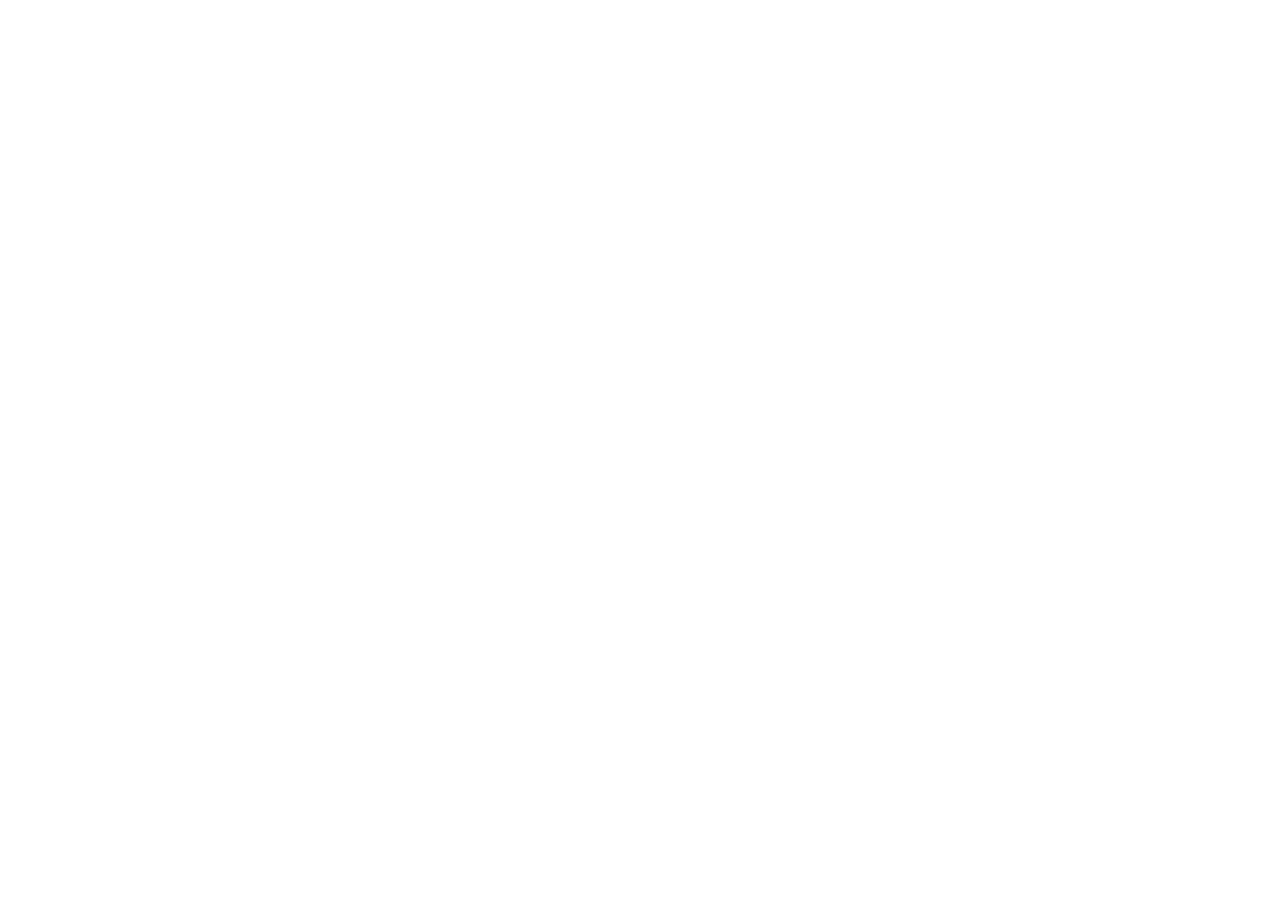
==== commit a78df413: "Redirect legacy DOTT admin page to DOTT ADMIN" ====
--- a/admin.html
+++ b/admin.html
@@ -1 +1,25 @@
-<!doctype html><html lang="ko"><head><meta charset="utf-8"><meta name="viewport" content="width=device-width,initial-scale=1"><title>DOTT 관리자</title><link rel="stylesheet" href="styles.css?v=20261002-maint"></head><body><div class="shell" id="app"></div><div class="modal-backdrop" id="modal"></div><script src="bootstrap.js?v=20261002-maint" data-entry="admin.js"></script></body></html>
+<!doctype html>
+<html lang="ko">
+<head>
+  <meta charset="utf-8">
+  <meta name="viewport" content="width=device-width,initial-scale=1">
+  <meta name="robots" content="noindex,nofollow">
+  <meta http-equiv="refresh" content="0; url=https://dott-dopamin.github.io/dott-admin/">
+  <title>DOTT 관리자 페이지 이동</title>
+  <script>
+    window.location.replace("https://dott-dopamin.github.io/dott-admin/");
+  </script>
+  <style>
+    body{margin:0;min-height:100vh;display:grid;place-items:center;background:#f2f5fa;color:#25334a;font-family:system-ui,-apple-system,"Noto Sans KR",sans-serif}
+    main{padding:30px;max-width:440px;text-align:center;background:#fff;border:1px solid #dce4ef;border-radius:16px}
+    a{color:#4168b1;font-weight:700}
+  </style>
+</head>
+<body>
+  <main>
+    <h1>DOTT ADMIN으로 이동합니다</h1>
+    <p>관리자 페이지가 별도 사이트로 이전되었습니다.</p>
+    <p>자동으로 이동하지 않으면 <a href="https://dott-dopamin.github.io/dott-admin/">DOTT ADMIN 열기</a>를 눌러주세요.</p>
+  </main>
+</body>
+</html>
